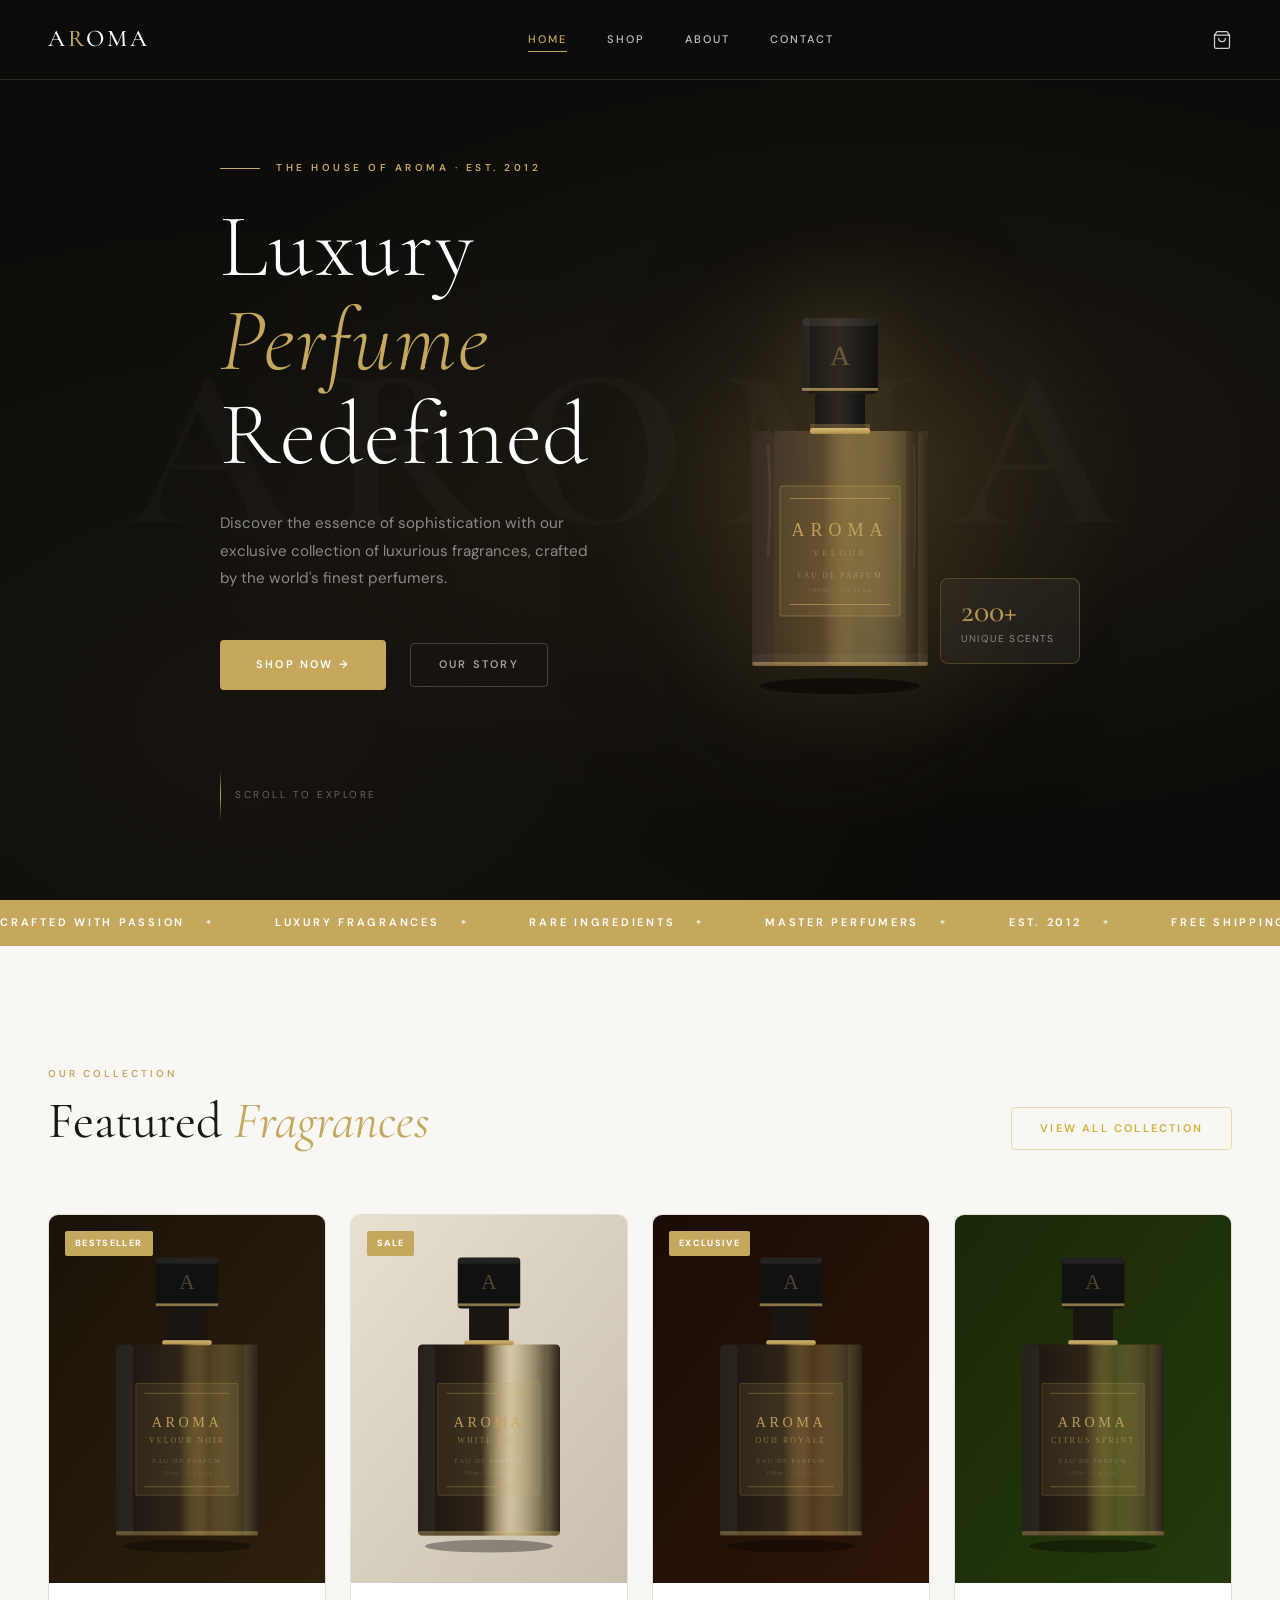
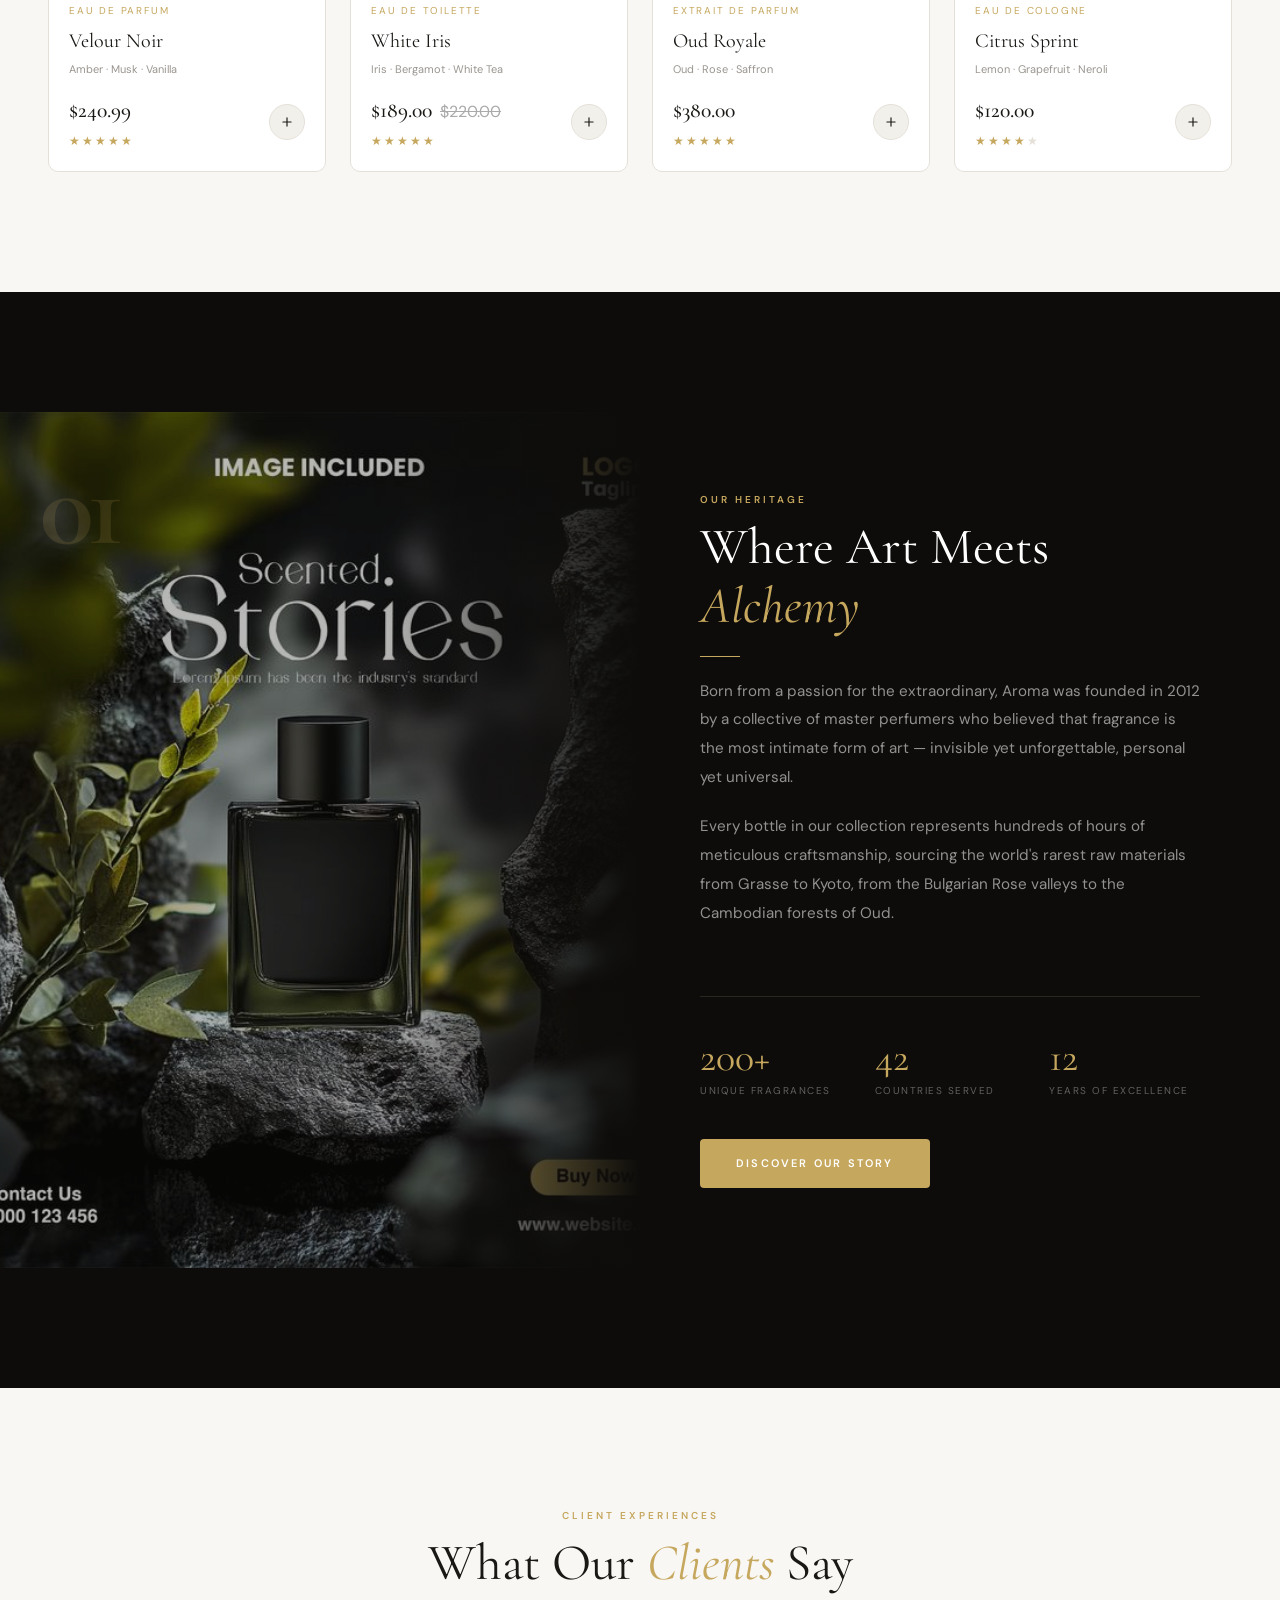
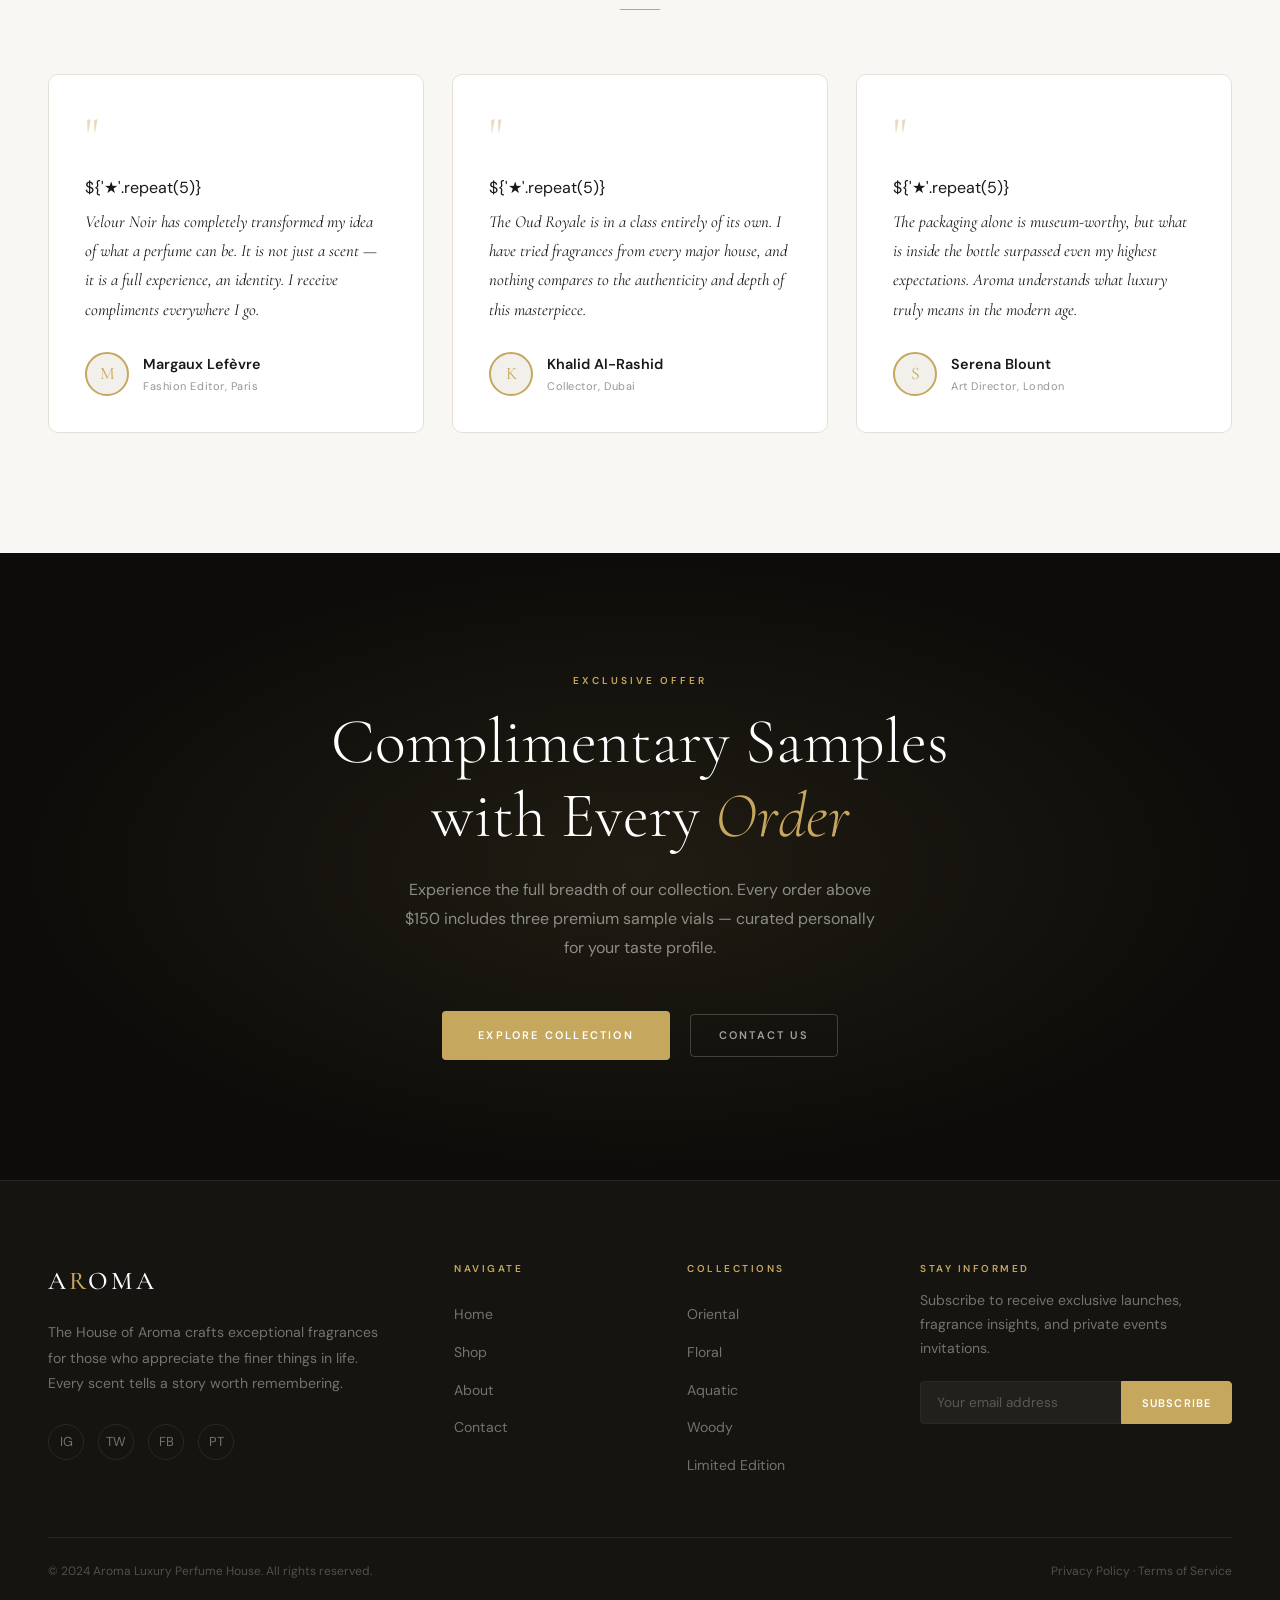
==== index.html @ 6e1f9f41 "Add files via upload" ====
<!DOCTYPE html>
<html lang="en">
<head>
  <meta charset="UTF-8">
  <meta name="viewport" content="width=device-width, initial-scale=1.0">
  <title>AROMA — Luxury Perfume House</title>
  <link rel="stylesheet" href="style.css">
  <style>
    /* Hero bottle SVG visual */
    .hero-bottle-svg { width: 320px; height: 420px; }
  </style>
</head>
<body>

<!-- NAV -->
<nav class="nav dark-nav">
  <div class="nav-logo">A<span>r</span>oma</div>
  <div class="nav-links">
    <a href="index.html" class="active">Home</a>
    <a href="shop.html">Shop</a>
    <a href="about.html">About</a>
    <a href="contact.html">Contact</a>
  </div>
  <div class="nav-actions">
    <button class="nav-icon" id="cartIcon" title="Cart">
      <svg width="20" height="20" viewBox="0 0 24 24" fill="none" stroke-width="1.5" stroke-linecap="round" stroke-linejoin="round"><path d="M6 2L3 6v14a2 2 0 002 2h14a2 2 0 002-2V6l-3-4z"/><line x1="3" y1="6" x2="21" y2="6"/><path d="M16 10a4 4 0 01-8 0"/></svg>
      <span class="cart-badge"></span>
    </button>
    <div class="nav-hamburger" id="hamburger">
      <span></span><span></span><span></span>
    </div>
  </div>
</nav>

<!-- MOBILE NAV -->
<div class="mobile-nav" id="mobileNav">
  <a href="index.html">Home</a>
  <a href="shop.html">Shop</a>
  <a href="about.html">About</a>
  <a href="contact.html">Contact</a>
</div>

<!-- HERO -->
<section class="hero">
  <div class="hero-bg"></div>
  <div class="hero-bg-text">AROMA</div>
  <div class="hero-content">
    <div class="hero-text">
      <div class="hero-eyebrow">
        <div class="hero-eyebrow-line"></div>
        <span>The House of Aroma · Est. 2012</span>
      </div>
      <h1 class="hero-title">
        Luxury
        <em>Perfume</em>
        Redefined
      </h1>
      <p class="hero-desc">Discover the essence of sophistication with our exclusive collection of luxurious fragrances, crafted by the world's finest perfumers.</p>
      <div class="hero-cta">
        <a href="shop.html" class="btn-primary">Shop Now →</a>
        <a href="about.html" class="btn-outline" style="color:rgba(255,255,255,0.6);border-color:rgba(255,255,255,0.2)">Our Story</a>
      </div>
      <div class="hero-scroll">
        <div class="hero-scroll-line"></div>
        Scroll to Explore
      </div>
    </div>
    <div class="hero-image">
      <div class="hero-bottle-wrap">
        <div class="hero-bottle-glow"></div>
        <!-- Elegant Bottle SVG -->
        <svg class="hero-bottle-svg" viewBox="0 0 320 420" fill="none" xmlns="http://www.w3.org/2000/svg">
          <defs>
            <linearGradient id="bottleGrad" x1="0" y1="0" x2="1" y2="0">
              <stop offset="0%" stop-color="#2a2016"/>
              <stop offset="40%" stop-color="#4a3820"/>
              <stop offset="60%" stop-color="#c6a75e" stop-opacity="0.4"/>
              <stop offset="100%" stop-color="#1a1410"/>
            </linearGradient>
            <linearGradient id="goldGrad" x1="0" y1="0" x2="0" y2="1">
              <stop offset="0%" stop-color="#d4b878"/>
              <stop offset="50%" stop-color="#c6a75e"/>
              <stop offset="100%" stop-color="#a88a45"/>
            </linearGradient>
            <linearGradient id="capGrad" x1="0" y1="0" x2="1" y2="0">
              <stop offset="0%" stop-color="#1a1814"/>
              <stop offset="50%" stop-color="#2e2820"/>
              <stop offset="100%" stop-color="#111"/>
            </linearGradient>
            <linearGradient id="glassGrad" x1="0" y1="0" x2="1" y2="1">
              <stop offset="0%" stop-color="#f8f0e0" stop-opacity="0.08"/>
              <stop offset="50%" stop-color="#c6a75e" stop-opacity="0.12"/>
              <stop offset="100%" stop-color="#f8f0e0" stop-opacity="0.04"/>
            </linearGradient>
            <filter id="glow">
              <feGaussianBlur stdDeviation="8" result="blur"/>
              <feMerge><feMergeNode in="blur"/><feMergeNode in="SourceGraphic"/></feMerge>
            </filter>
          </defs>
          <!-- Shadow -->
          <ellipse cx="160" cy="410" rx="80" ry="8" fill="rgba(0,0,0,0.5)"/>
          <!-- Bottle body -->
          <rect x="72" y="155" width="176" height="235" rx="6" fill="url(#bottleGrad)"/>
          <!-- Glass highlight left -->
          <rect x="72" y="155" width="22" height="235" rx="6" fill="rgba(255,255,255,0.05)"/>
          <!-- Glass highlight right -->
          <rect x="238" y="155" width="10" height="235" rx="4" fill="rgba(198,167,94,0.15)"/>
          <!-- Inner glass shimmer -->
          <rect x="94" y="155" width="132" height="235" fill="url(#glassGrad)"/>
          <!-- Label area -->
          <rect x="100" y="210" width="120" height="130" rx="2" fill="rgba(198,167,94,0.12)" stroke="rgba(198,167,94,0.4)" stroke-width="1"/>
          <!-- Label top line -->
          <rect x="110" y="222" width="100" height="1" fill="rgba(198,167,94,0.6)"/>
          <!-- Label bottom line -->
          <rect x="110" y="328" width="100" height="1" fill="rgba(198,167,94,0.6)"/>
          <!-- Brand name on label -->
          <text x="160" y="260" text-anchor="middle" fill="rgba(198,167,94,0.9)" font-family="Georgia, serif" font-size="18" font-weight="400" letter-spacing="6">AROMA</text>
          <text x="160" y="280" text-anchor="middle" fill="rgba(198,167,94,0.5)" font-family="Georgia, serif" font-size="9" letter-spacing="3">VELOUR</text>
          <text x="160" y="302" text-anchor="middle" fill="rgba(255,255,255,0.25)" font-family="Georgia, serif" font-size="7.5" letter-spacing="2">EAU DE PARFUM</text>
          <text x="160" y="316" text-anchor="middle" fill="rgba(255,255,255,0.18)" font-family="Georgia, serif" font-size="7" letter-spacing="1">100ml / 3.4 fl oz</text>
          <!-- Neck -->
          <rect x="135" y="115" width="50" height="42" rx="3" fill="url(#capGrad)"/>
          <!-- Neck ring gold -->
          <rect x="130" y="152" width="60" height="6" rx="2" fill="url(#goldGrad)"/>
          <rect x="130" y="148" width="60" height="4" rx="1" fill="rgba(198,167,94,0.3)"/>
          <!-- Cap body -->
          <rect x="122" y="42" width="76" height="76" rx="5" fill="url(#capGrad)"/>
          <!-- Cap top highlight -->
          <rect x="122" y="42" width="76" height="8" rx="5" fill="rgba(255,255,255,0.07)"/>
          <!-- Cap left highlight -->
          <rect x="122" y="42" width="8" height="76" rx="5" fill="rgba(255,255,255,0.05)"/>
          <!-- Cap bottom accent -->
          <rect x="122" y="112" width="76" height="3" fill="url(#goldGrad)" opacity="0.7"/>
          <!-- Engraved A on cap -->
          <text x="160" y="89" text-anchor="middle" fill="rgba(198,167,94,0.4)" font-family="Georgia, serif" font-size="28" font-weight="300">A</text>
          <!-- Glass reflections -->
          <path d="M88 170 Q92 220 88 280" stroke="rgba(255,255,255,0.06)" stroke-width="3" fill="none" stroke-linecap="round"/>
          <path d="M234 170 Q236 240 234 290" stroke="rgba(198,167,94,0.1)" stroke-width="2" fill="none" stroke-linecap="round"/>
          <!-- Bottom glass edge -->
          <rect x="72" y="378" width="176" height="12" rx="4" fill="rgba(255,255,255,0.04)"/>
          <!-- Gold bottom rim -->
          <rect x="72" y="386" width="176" height="4" rx="2" fill="url(#goldGrad)" opacity="0.5"/>
        </svg>
        <div class="hero-badge">
          <div class="hero-badge-num">200+</div>
          <div class="hero-badge-text">Unique Scents</div>
        </div>
      </div>
    </div>
  </div>
</section>

<!-- MARQUEE -->
<div class="marquee-strip">
  <div class="marquee-track">
    <span>Crafted with Passion</span>
    <span>Luxury Fragrances</span>
    <span>Rare Ingredients</span>
    <span>Master Perfumers</span>
    <span>Est. 2012</span>
    <span>Free Shipping Over $150</span>
    <span>Crafted with Passion</span>
    <span>Luxury Fragrances</span>
    <span>Rare Ingredients</span>
    <span>Master Perfumers</span>
    <span>Est. 2012</span>
    <span>Free Shipping Over $150</span>
  </div>
</div>

<!-- FEATURED -->
<section class="featured">
  <div class="container">
    <div class="featured-header fade-up">
      <div>
        <div class="section-label">Our Collection</div>
        <h2 class="section-title">Featured <em>Fragrances</em></h2>
      </div>
      <a href="shop.html" class="btn-outline">View All Collection</a>
    </div>
    <div class="featured-grid" id="featuredGrid">
      <!-- Populated by JS -->
    </div>
  </div>
</section>

<!-- BRAND STORY -->
<section class="brand-story">
  <div class="brand-story-visual">
    <img class="brand-story-visual-img" src="./perfume.png" alt="Perfume creation">
    <div class="brand-story-visual-overlay"></div>
    <div class="brand-story-number">01</div>
  </div>
  <div class="brand-story-content">
    <div class="section-label fade-up">Our Heritage</div>
    <h2 class="section-title fade-up" style="color:#fff">Where Art Meets<br><em>Alchemy</em></h2>
    <div class="gold-line fade-up"></div>
    <p class="fade-up">Born from a passion for the extraordinary, Aroma was founded in 2012 by a collective of master perfumers who believed that fragrance is the most intimate form of art — invisible yet unforgettable, personal yet universal.</p>
    <p class="fade-up">Every bottle in our collection represents hundreds of hours of meticulous craftsmanship, sourcing the world's rarest raw materials from Grasse to Kyoto, from the Bulgarian Rose valleys to the Cambodian forests of Oud.</p>
    <div class="brand-stats fade-up">
      <div>
        <div class="brand-stat-num">200+</div>
        <div class="brand-stat-label">Unique Fragrances</div>
      </div>
      <div>
        <div class="brand-stat-num">42</div>
        <div class="brand-stat-label">Countries Served</div>
      </div>
      <div>
        <div class="brand-stat-num">12</div>
        <div class="brand-stat-label">Years of Excellence</div>
      </div>
    </div>
    <div style="margin-top:40px" class="fade-up">
      <a href="about.html" class="btn-primary">Discover Our Story</a>
    </div>
  </div>
</section>

<!-- TESTIMONIALS -->
<section class="testimonials">
  <div class="container">
    <div class="testimonials-header">
      <div class="section-label">Client Experiences</div>
      <h2 class="section-title">What Our <em>Clients</em> Say</h2>
      <div class="gold-line"></div>
    </div>
    <div class="testimonials-grid">
      <div class="testimonial-card fade-up">
        <div class="testimonial-quote">"</div>
        <div class="testimonial-stars">${'★'.repeat(5)}</div>
        <p class="testimonial-text">Velour Noir has completely transformed my idea of what a perfume can be. It is not just a scent — it is a full experience, an identity. I receive compliments everywhere I go.</p>
        <div class="testimonial-author">
          <div class="testimonial-avatar">M</div>
          <div>
            <div class="testimonial-name">Margaux Lefèvre</div>
            <div class="testimonial-role">Fashion Editor, Paris</div>
          </div>
        </div>
      </div>
      <div class="testimonial-card fade-up" style="transition-delay:0.1s">
        <div class="testimonial-quote">"</div>
        <div class="testimonial-stars">${'★'.repeat(5)}</div>
        <p class="testimonial-text">The Oud Royale is in a class entirely of its own. I have tried fragrances from every major house, and nothing compares to the authenticity and depth of this masterpiece.</p>
        <div class="testimonial-author">
          <div class="testimonial-avatar">K</div>
          <div>
            <div class="testimonial-name">Khalid Al-Rashid</div>
            <div class="testimonial-role">Collector, Dubai</div>
          </div>
        </div>
      </div>
      <div class="testimonial-card fade-up" style="transition-delay:0.2s">
        <div class="testimonial-quote">"</div>
        <div class="testimonial-stars">${'★'.repeat(5)}</div>
        <p class="testimonial-text">The packaging alone is museum-worthy, but what is inside the bottle surpassed even my highest expectations. Aroma understands what luxury truly means in the modern age.</p>
        <div class="testimonial-author">
          <div class="testimonial-avatar">S</div>
          <div>
            <div class="testimonial-name">Serena Blount</div>
            <div class="testimonial-role">Art Director, London</div>
          </div>
        </div>
      </div>
    </div>
  </div>
</section>

<!-- CTA -->
<section class="cta-section">
  <div class="container" style="position:relative;z-index:1;">
    <span class="section-label fade-in">Exclusive Offer</span>
    <h2 class="cta-title fade-up">Complimentary Samples<br>with Every <em>Order</em></h2>
    <p class="cta-desc fade-up">Experience the full breadth of our collection. Every order above $150 includes three premium sample vials — curated personally for your taste profile.</p>
    <div class="cta-btns fade-up">
      <a href="shop.html" class="btn-primary">Explore Collection</a>
      <a href="contact.html" class="btn-outline" style="color:rgba(255,255,255,0.6);border-color:rgba(255,255,255,0.2)">Contact Us</a>
    </div>
  </div>
</section>

<!-- FOOTER -->
<footer class="footer">
  <div class="container">
    <div class="footer-grid">
      <div>
        <div class="footer-brand-logo">A<span>r</span>oma</div>
        <p class="footer-brand-desc">The House of Aroma crafts exceptional fragrances for those who appreciate the finer things in life. Every scent tells a story worth remembering.</p>
        <div class="footer-social">
          <a href="#" title="Instagram">IG</a>
          <a href="#" title="Twitter">TW</a>
          <a href="#" title="Facebook">FB</a>
          <a href="#" title="Pinterest">PT</a>
        </div>
      </div>
      <div class="footer-col">
        <h5>Navigate</h5>
        <ul>
          <li><a href="index.html">Home</a></li>
          <li><a href="shop.html">Shop</a></li>
          <li><a href="about.html">About</a></li>
          <li><a href="contact.html">Contact</a></li>
        </ul>
      </div>
      <div class="footer-col">
        <h5>Collections</h5>
        <ul>
          <li><a href="shop.html">Oriental</a></li>
          <li><a href="shop.html">Floral</a></li>
          <li><a href="shop.html">Aquatic</a></li>
          <li><a href="shop.html">Woody</a></li>
          <li><a href="shop.html">Limited Edition</a></li>
        </ul>
      </div>
      <div class="footer-newsletter">
        <h5>Stay Informed</h5>
        <p>Subscribe to receive exclusive launches, fragrance insights, and private events invitations.</p>
        <div class="footer-newsletter-form">
          <input type="email" placeholder="Your email address">
          <button onclick="showToast('Subscribed! Thank you.')">Subscribe</button>
        </div>
      </div>
    </div>
    <div class="footer-bottom">
      <p>© 2024 Aroma Luxury Perfume House. All rights reserved.</p>
      <p>Privacy Policy · Terms of Service</p>
    </div>
  </div>
</footer>

<script src="script.js"></script>
</body>
</html>
---- style.css ----
/* ============================================================
   LUXURY PERFUME STORE — GLOBAL STYLES
   ============================================================ */

@import url('https://fonts.googleapis.com/css2?family=Cormorant+Garamond:ital,wght@0,300;0,400;0,500;0,600;0,700;1,300;1,400;1,500&family=DM+Sans:wght@300;400;500;600&display=swap');

/* ---- CSS Variables ---- */
:root {
  --bg-primary: #f8f7f4;
  --bg-secondary: #f2f0eb;
  --bg-dark: #0d0c0a;
  --bg-dark-2: #161410;
  --text-primary: #1a1814;
  --text-secondary: #5a5550;
  --text-light: #9a9590;
  --gold: #c6a75e;
  --gold-light: #d4b878;
  --gold-dark: #a88a45;
  --border: #e4e0d8;
  --border-dark: #2a2820;
  --shadow-sm: 0 2px 12px rgba(0,0,0,0.06);
  --shadow-md: 0 8px 32px rgba(0,0,0,0.10);
  --shadow-lg: 0 20px 60px rgba(0,0,0,0.14);
  --shadow-gold: 0 8px 32px rgba(198,167,94,0.20);
  --radius: 4px;
  --radius-lg: 10px;
  --transition: 0.35s cubic-bezier(0.4, 0, 0.2, 1);
  --font-serif: 'Cormorant Garamond', Georgia, serif;
  --font-sans: 'DM Sans', -apple-system, sans-serif;
}

/* ---- Reset ---- */
*, *::before, *::after { box-sizing: border-box; margin: 0; padding: 0; }
html { scroll-behavior: smooth; font-size: 16px; }
body {
  font-family: var(--font-sans);
  background: var(--bg-primary);
  color: var(--text-primary);
  line-height: 1.6;
  overflow-x: hidden;
}
img { max-width: 100%; display: block; }
a { text-decoration: none; color: inherit; }
button { cursor: pointer; border: none; background: none; font-family: inherit; }
ul { list-style: none; }
input, textarea, select { font-family: inherit; }

/* ---- Utility ---- */
.container { max-width: 1280px; margin: 0 auto; padding: 0 48px; }
.section-label {
  font-family: var(--font-sans);
  font-size: 10px;
  font-weight: 600;
  letter-spacing: 0.3em;
  text-transform: uppercase;
  color: var(--gold);
}
.section-title {
  font-family: var(--font-serif);
  font-size: clamp(2rem, 4vw, 3.2rem);
  font-weight: 400;
  line-height: 1.15;
  color: var(--text-primary);
  margin-top: 10px;
}
.section-title em { font-style: italic; color: var(--gold); }
.gold-line {
  width: 40px; height: 1px;
  background: var(--gold);
  display: block; margin: 20px 0;
}
.btn-primary {
  display: inline-flex; align-items: center; gap: 10px;
  background: var(--gold);
  color: #fff;
  font-family: var(--font-sans);
  font-size: 11px;
  font-weight: 600;
  letter-spacing: 0.2em;
  text-transform: uppercase;
  padding: 16px 36px;
  border-radius: var(--radius);
  transition: var(--transition);
  position: relative; overflow: hidden;
}
.btn-primary::after {
  content: '';
  position: absolute; inset: 0;
  background: rgba(255,255,255,0.12);
  opacity: 0; transition: var(--transition);
}
.btn-primary:hover { background: var(--gold-dark); transform: translateY(-2px); box-shadow: var(--shadow-gold); }
.btn-primary:hover::after { opacity: 1; }
.btn-outline {
  display: inline-flex; align-items: center; gap: 10px;
  background: transparent;
  color: var(--text-primary);
  font-family: var(--font-sans);
  font-size: 11px;
  font-weight: 600;
  letter-spacing: 0.2em;
  text-transform: uppercase;
  padding: 15px 35px;
  border-radius: var(--radius);
  border: 1.5px solid var(--border);
  transition: var(--transition);
}
.btn-outline:hover { border-color: var(--gold); color: var(--gold); }
.btn-dark {
  background: var(--text-primary);
  color: #fff;
  font-family: var(--font-sans);
  font-size: 11px;
  font-weight: 600;
  letter-spacing: 0.2em;
  text-transform: uppercase;
  padding: 16px 36px;
  border-radius: var(--radius);
  transition: var(--transition);
  display: inline-flex; align-items: center; gap: 10px;
}
.btn-dark:hover { background: #2a2820; transform: translateY(-2px); box-shadow: var(--shadow-md); }

/* Card entrance animation (not observer-dependent) */
/* ---- Scroll Animation ---- */
.fade-up {
  opacity: 0;
  transform: translateY(30px);
  transition: opacity 0.7s ease, transform 0.7s ease;
}
.fade-up.visible { opacity: 1; transform: translateY(0); }
.fade-in { opacity: 0; transition: opacity 0.7s ease; }
.fade-in.visible { opacity: 1; }

@keyframes cardEnter {
  from { opacity: 0; transform: translateY(24px); }
  to { opacity: 1; transform: translateY(0); }
}
.product-card {
  animation: cardEnter 0.5s ease both;
}
.featured-grid .product-card:nth-child(1) { animation-delay: 0.05s; }
.featured-grid .product-card:nth-child(2) { animation-delay: 0.12s; }
.featured-grid .product-card:nth-child(3) { animation-delay: 0.19s; }
.featured-grid .product-card:nth-child(4) { animation-delay: 0.26s; }
.shop-grid .product-card:nth-child(1) { animation-delay: 0.04s; }
.shop-grid .product-card:nth-child(2) { animation-delay: 0.08s; }
.shop-grid .product-card:nth-child(3) { animation-delay: 0.12s; }
.shop-grid .product-card:nth-child(4) { animation-delay: 0.16s; }
.shop-grid .product-card:nth-child(5) { animation-delay: 0.20s; }
.shop-grid .product-card:nth-child(6) { animation-delay: 0.24s; }
.shop-grid .product-card:nth-child(7) { animation-delay: 0.28s; }
.shop-grid .product-card:nth-child(8) { animation-delay: 0.32s; }
.related-grid .product-card:nth-child(1) { animation-delay: 0.05s; }
.related-grid .product-card:nth-child(2) { animation-delay: 0.10s; }
.related-grid .product-card:nth-child(3) { animation-delay: 0.15s; }
.related-grid .product-card:nth-child(4) { animation-delay: 0.20s; }

/* ============================================================
   NAVIGATION
   ============================================================ */
.nav {
  position: fixed; top: 0; left: 0; right: 0;
  z-index: 1000;
  padding: 0 48px;
  display: flex; align-items: center; justify-content: space-between;
  height: 80px;
  transition: var(--transition);
}
.nav.light-nav {
  background: rgba(248, 247, 244, 0.95);
  backdrop-filter: blur(20px);
  border-bottom: 1px solid var(--border);
}
.nav.dark-nav {
  background: rgba(13, 12, 10, 0.92);
  backdrop-filter: blur(20px);
  border-bottom: 1px solid var(--border-dark);
}
.nav-logo {
  font-family: var(--font-serif);
  font-size: 1.5rem;
  font-weight: 500;
  letter-spacing: 0.12em;
  text-transform: uppercase;
}
.nav.dark-nav .nav-logo { color: #fff; }
.nav.light-nav .nav-logo { color: var(--text-primary); }
.nav-logo span { color: var(--gold); }

.nav-links {
  display: flex; align-items: center; gap: 40px;
}
.nav-links a {
  font-size: 11px;
  font-weight: 500;
  letter-spacing: 0.18em;
  text-transform: uppercase;
  transition: color var(--transition);
  position: relative;
}
.nav-links a::after {
  content: '';
  position: absolute; bottom: -4px; left: 0; right: 0;
  height: 1px; background: var(--gold);
  transform: scaleX(0); transition: var(--transition);
  transform-origin: left;
}
.nav-links a:hover::after, .nav-links a.active::after { transform: scaleX(1); }
.nav.dark-nav .nav-links a { color: rgba(255,255,255,0.75); }
.nav.dark-nav .nav-links a:hover, .nav.dark-nav .nav-links a.active { color: var(--gold); }
.nav.light-nav .nav-links a { color: var(--text-secondary); }
.nav.light-nav .nav-links a:hover, .nav.light-nav .nav-links a.active { color: var(--text-primary); }

.nav-actions {
  display: flex; align-items: center; gap: 24px;
}
.nav-icon {
  width: 20px; height: 20px;
  display: flex; align-items: center; justify-content: center;
  position: relative; transition: var(--transition);
}
.nav-icon svg { transition: var(--transition); }
.nav.dark-nav .nav-icon svg { stroke: rgba(255,255,255,0.8); }
.nav.light-nav .nav-icon svg { stroke: var(--text-primary); }
.nav-icon:hover svg { stroke: var(--gold); }
.cart-badge {
  position: absolute; top: -6px; right: -6px;
  width: 16px; height: 16px;
  background: var(--gold);
  border-radius: 50%;
  font-size: 9px; font-weight: 700;
  color: #fff;
  display: flex; align-items: center; justify-content: center;
  display: none;
}
.cart-badge.visible { display: flex; }

.nav-hamburger {
  display: none; flex-direction: column;
  gap: 5px; width: 24px; cursor: pointer; padding: 4px;
}
.nav-hamburger span {
  display: block; height: 1.5px; width: 100%;
  background: var(--text-primary);
  transition: var(--transition);
}
.nav.dark-nav .nav-hamburger span { background: #fff; }

/* Mobile Nav */
.mobile-nav {
  position: fixed; top: 80px; left: 0; right: 0; bottom: 0;
  background: var(--bg-dark);
  z-index: 999;
  display: flex; flex-direction: column; align-items: center;
  justify-content: center; gap: 40px;
  opacity: 0; pointer-events: none;
  transition: var(--transition);
}
.mobile-nav.open { opacity: 1; pointer-events: all; }
.mobile-nav a {
  font-family: var(--font-serif);
  font-size: 2.5rem;
  color: #fff;
  letter-spacing: 0.08em;
  transition: color var(--transition);
}
.mobile-nav a:hover { color: var(--gold); }

/* ============================================================
   PAGE HEADER (inner pages)
   ============================================================ */
.page-header {
  padding: 160px 0 80px;
  background: var(--bg-dark);
  text-align: center;
  position: relative; overflow: hidden;
}
.page-header::before {
  content: '';
  position: absolute; inset: 0;
  background: radial-gradient(ellipse at 50% 100%, rgba(198,167,94,0.12) 0%, transparent 70%);
}
.page-header-label {
  font-size: 10px; font-weight: 600;
  letter-spacing: 0.4em; text-transform: uppercase;
  color: var(--gold); margin-bottom: 16px;
}
.page-header h1 {
  font-family: var(--font-serif);
  font-size: clamp(3rem, 7vw, 5.5rem);
  font-weight: 300;
  color: #fff;
  line-height: 1.1;
  letter-spacing: 0.04em;
}
.page-header h1 em { font-style: italic; color: var(--gold); }
.page-header p {
  margin-top: 16px;
  color: rgba(255,255,255,0.5);
  font-size: 1rem;
}
.breadcrumb {
  display: flex; align-items: center; gap: 10px;
  justify-content: center;
  margin-top: 28px;
  font-size: 11px;
  letter-spacing: 0.1em;
  text-transform: uppercase;
  color: rgba(255,255,255,0.4);
}
.breadcrumb a { color: rgba(255,255,255,0.4); transition: var(--transition); }
.breadcrumb a:hover { color: var(--gold); }
.breadcrumb span { color: var(--gold); }

/* ============================================================
   HERO — INDEX PAGE
   ============================================================ */
.hero {
  min-height: 100vh;
  background: var(--bg-dark);
  display: flex; align-items: center;
  position: relative; overflow: hidden;
}
.hero-bg {
  position: absolute; inset: 0;
  background: radial-gradient(ellipse at 70% 50%, rgba(198,167,94,0.08) 0%, transparent 60%),
              radial-gradient(ellipse at 20% 80%, rgba(198,167,94,0.05) 0%, transparent 50%);
}
.hero-bg-text {
  position: absolute;
  top: 50%; left: 50%;
  transform: translate(-50%, -50%);
  font-family: var(--font-serif);
  font-size: clamp(120px, 18vw, 260px);
  font-weight: 700;
  color: rgba(255,255,255,0.025);
  white-space: nowrap;
  letter-spacing: 0.15em;
  pointer-events: none;
  user-select: none;
}
.hero-content {
  position: relative; z-index: 2;
  max-width: 1280px; margin: 0 auto; padding: 0 48px;
  display: grid; grid-template-columns: 1fr 1fr;
  gap: 80px; align-items: center;
  min-height: 100vh; padding-top: 80px;
}
.hero-text { padding: 60px 0; }
.hero-eyebrow {
  display: flex; align-items: center; gap: 16px;
  margin-bottom: 24px;
}
.hero-eyebrow-line {
  width: 40px; height: 1px; background: var(--gold);
}
.hero-eyebrow span {
  font-size: 10px; font-weight: 600;
  letter-spacing: 0.35em; text-transform: uppercase;
  color: var(--gold);
}
.hero-title {
  font-family: var(--font-serif);
  font-size: clamp(3.5rem, 7vw, 6rem);
  font-weight: 300;
  color: #fff;
  line-height: 1.05;
  letter-spacing: 0.02em;
}
.hero-title em { font-style: italic; color: var(--gold); display: block; }
.hero-desc {
  margin-top: 28px;
  color: rgba(255,255,255,0.5);
  font-size: 0.95rem;
  line-height: 1.8;
  max-width: 380px;
}
.hero-cta {
  margin-top: 48px;
  display: flex; align-items: center; gap: 24px;
}
.hero-scroll {
  margin-top: 80px;
  display: flex; align-items: center; gap: 14px;
  color: rgba(255,255,255,0.35);
  font-size: 10px;
  letter-spacing: 0.25em; text-transform: uppercase;
}
.hero-scroll-line {
  width: 1px; height: 50px;
  background: linear-gradient(to bottom, transparent, var(--gold), transparent);
  animation: scrollLine 2s ease-in-out infinite;
}
@keyframes scrollLine {
  0%, 100% { opacity: 0.3; }
  50% { opacity: 1; }
}
.hero-image {
  position: relative; display: flex;
  align-items: center; justify-content: center;
}
.hero-bottle-wrap {
  position: relative;
  width: 100%; max-width: 480px;
  margin: 0 auto;
}
.hero-bottle-glow {
  position: absolute; inset: -20%;
  background: radial-gradient(circle, rgba(198,167,94,0.15) 0%, transparent 70%);
  border-radius: 50%;
  animation: glowPulse 4s ease-in-out infinite;
}
@keyframes glowPulse {
  0%, 100% { opacity: 0.6; transform: scale(1); }
  50% { opacity: 1; transform: scale(1.1); }
}
.hero-bottle-svg {
  width: 100%;
  position: relative; z-index: 1;
  animation: floatBottle 6s ease-in-out infinite;
  filter: drop-shadow(0 40px 80px rgba(0,0,0,0.6)) drop-shadow(0 0 40px rgba(198,167,94,0.2));
}
@keyframes floatBottle {
  0%, 100% { transform: translateY(0) rotate(0deg); }
  33% { transform: translateY(-16px) rotate(1deg); }
  66% { transform: translateY(-8px) rotate(-0.5deg); }
}
.hero-badge {
  position: absolute;
  bottom: 40px; right: -20px;
  background: rgba(255,255,255,0.05);
  backdrop-filter: blur(20px);
  border: 1px solid rgba(198,167,94,0.3);
  border-radius: 8px;
  padding: 16px 20px;
  min-width: 140px;
}
.hero-badge-num {
  font-family: var(--font-serif);
  font-size: 2rem;
  font-weight: 500;
  color: var(--gold);
  line-height: 1;
}
.hero-badge-text {
  font-size: 10px;
  letter-spacing: 0.12em;
  color: rgba(255,255,255,0.5);
  text-transform: uppercase;
  margin-top: 4px;
}

/* ============================================================
   MARQUEE STRIP
   ============================================================ */
.marquee-strip {
  background: var(--gold);
  padding: 14px 0;
  overflow: hidden;
}
.marquee-track {
  display: flex; gap: 60px;
  animation: marquee 22s linear infinite;
  width: max-content;
}
.marquee-track span {
  font-size: 11px; font-weight: 600;
  letter-spacing: 0.25em; text-transform: uppercase;
  color: #fff; white-space: nowrap;
  display: flex; align-items: center; gap: 20px;
}
.marquee-track span::after {
  content: '✦';
  font-size: 8px; opacity: 0.7;
}
@keyframes marquee {
  from { transform: translateX(0); }
  to { transform: translateX(-50%); }
}

/* ============================================================
   FEATURED COLLECTION
   ============================================================ */
.featured {
  padding: 120px 0;
  background: var(--bg-primary);
}
.featured-header {
  display: flex; align-items: flex-end;
  justify-content: space-between;
  margin-bottom: 64px;
}
.featured-grid {
  display: grid;
  grid-template-columns: repeat(4, 1fr);
  gap: 24px;
}

/* ============================================================
   PRODUCT CARD
   ============================================================ */
.product-card {
  background: #fff;
  border-radius: var(--radius-lg);
  overflow: hidden;
  border: 1px solid var(--border);
  transition: var(--transition);
  cursor: pointer;
  position: relative;
}
.product-card:hover {
  transform: translateY(-6px);
  box-shadow: var(--shadow-lg);
  border-color: rgba(198,167,94,0.3);
}
.product-card-img {
  position: relative; overflow: hidden;
  aspect-ratio: 3/4;
  background: var(--bg-secondary);
}
.product-card-img img {
  width: 100%; height: 100%;
  object-fit: cover;
  transition: transform 0.6s ease;
}
.product-card:hover .product-card-img img {
  transform: scale(1.07);
}
.product-card-badge {
  position: absolute; top: 16px; left: 16px;
  background: var(--gold);
  color: #fff;
  font-size: 9px; font-weight: 700;
  letter-spacing: 0.15em; text-transform: uppercase;
  padding: 5px 10px;
  border-radius: 2px;
}
.product-card-overlay {
  position: absolute; inset: 0;
  background: linear-gradient(to top, rgba(0,0,0,0.5) 0%, transparent 50%);
  opacity: 0; transition: var(--transition);
  display: flex; align-items: flex-end; padding: 20px;
}
.product-card:hover .product-card-overlay { opacity: 1; }
.product-card-quick {
  width: 100%;
  background: rgba(255,255,255,0.95);
  color: var(--text-primary);
  font-size: 10px; font-weight: 600;
  letter-spacing: 0.15em; text-transform: uppercase;
  padding: 12px;
  border-radius: var(--radius);
  text-align: center;
  transition: var(--transition);
}
.product-card-quick:hover { background: var(--gold); color: #fff; }
.product-card-body { padding: 20px; }
.product-card-category {
  font-size: 10px; letter-spacing: 0.18em;
  text-transform: uppercase; color: var(--gold);
  margin-bottom: 6px;
}
.product-card-name {
  font-family: var(--font-serif);
  font-size: 1.25rem;
  font-weight: 400;
  color: var(--text-primary);
  margin-bottom: 4px;
}
.product-card-notes {
  font-size: 11px;
  color: var(--text-light);
  margin-bottom: 14px;
}
.product-card-footer {
  display: flex; align-items: center; justify-content: space-between;
}
.product-card-price {
  font-family: var(--font-serif);
  font-size: 1.35rem;
  font-weight: 500;
  color: var(--text-primary);
}
.product-card-stars {
  display: flex; gap: 2px;
}
.star { color: var(--gold); font-size: 12px; }
.star.empty { color: var(--border); }
.product-card-add {
  width: 36px; height: 36px;
  border-radius: 50%;
  background: var(--bg-secondary);
  display: flex; align-items: center; justify-content: center;
  transition: var(--transition);
  border: 1px solid var(--border);
}
.product-card-add:hover { background: var(--gold); border-color: var(--gold); }
.product-card-add:hover svg { stroke: #fff; }
.product-card-add svg { stroke: var(--text-primary); transition: var(--transition); }

/* ============================================================
   BRAND STORY SECTION (INDEX)
   ============================================================ */
.brand-story {
  padding: 120px 0;
  background: var(--bg-dark);
  display: grid;
  grid-template-columns: 1fr 1fr;
}
.brand-story-visual {
  position: relative;
  background: var(--bg-dark-2);
  min-height: 600px;
  overflow: hidden;
}
.brand-story-visual-img {
  width: 100%; height: 100%;
  object-fit: cover;
  opacity: 0.7;
}
.brand-story-visual-overlay {
  position: absolute; inset: 0;
  background: linear-gradient(to right, transparent 60%, var(--bg-dark) 100%);
}
.brand-story-number {
  position: absolute; top: 40px; left: 40px;
  font-family: var(--font-serif);
  font-size: 7rem;
  font-weight: 700;
  color: rgba(198,167,94,0.15);
  line-height: 1;
  letter-spacing: -0.05em;
}
.brand-story-content {
  padding: 80px 80px 80px 60px;
  display: flex; flex-direction: column; justify-content: center;
}
.brand-story-content .section-label { color: var(--gold); }
.brand-story-content .section-title { color: #fff; }
.brand-story-content .gold-line { }
.brand-story-content p {
  color: rgba(255,255,255,0.55);
  line-height: 1.9;
  margin-bottom: 20px;
  font-size: 0.95rem;
}
.brand-stats {
  display: grid; grid-template-columns: repeat(3, 1fr);
  gap: 24px; margin-top: 48px;
  padding-top: 40px;
  border-top: 1px solid var(--border-dark);
}
.brand-stat-num {
  font-family: var(--font-serif);
  font-size: 2.5rem;
  font-weight: 400;
  color: var(--gold);
  line-height: 1;
}
.brand-stat-label {
  font-size: 10px;
  letter-spacing: 0.15em;
  text-transform: uppercase;
  color: rgba(255,255,255,0.35);
  margin-top: 6px;
}

/* ============================================================
   TESTIMONIALS
   ============================================================ */
.testimonials {
  padding: 120px 0;
  background: var(--bg-primary);
}
.testimonials-header { text-align: center; margin-bottom: 64px; }
.testimonials-header .gold-line { margin: 16px auto; }
.testimonials-grid {
  display: grid; grid-template-columns: repeat(3, 1fr);
  gap: 28px;
}
.testimonial-card {
  background: #fff;
  border: 1px solid var(--border);
  border-radius: var(--radius-lg);
  padding: 36px;
  transition: var(--transition);
  position: relative;
}
.testimonial-card:hover { box-shadow: var(--shadow-md); border-color: rgba(198,167,94,0.25); }
.testimonial-quote {
  font-family: var(--font-serif);
  font-size: 3rem;
  line-height: 1;
  color: var(--gold);
  opacity: 0.4;
  margin-bottom: 16px;
}
.testimonial-text {
  font-family: var(--font-serif);
  font-size: 1.05rem;
  line-height: 1.75;
  color: var(--text-primary);
  font-style: italic;
  margin-bottom: 28px;
}
.testimonial-author { display: flex; align-items: center; gap: 14px; }
.testimonial-avatar {
  width: 44px; height: 44px; border-radius: 50%;
  background: var(--bg-secondary);
  border: 2px solid var(--gold);
  overflow: hidden;
  display: flex; align-items: center; justify-content: center;
  font-family: var(--font-serif);
  font-size: 1.1rem;
  color: var(--gold);
}
.testimonial-name {
  font-weight: 600; font-size: 0.9rem;
  color: var(--text-primary);
}
.testimonial-role {
  font-size: 11px; color: var(--text-light);
  letter-spacing: 0.05em; margin-top: 2px;
}
.testimonial-stars { display: flex; gap: 2px; margin-bottom: 6px; }

/* ============================================================
   CTA SECTION
   ============================================================ */
.cta-section {
  padding: 120px 0;
  background: var(--bg-dark);
  text-align: center;
  position: relative; overflow: hidden;
}
.cta-section::before {
  content: '';
  position: absolute; inset: 0;
  background: radial-gradient(ellipse at 50% 50%, rgba(198,167,94,0.1) 0%, transparent 70%);
}
.cta-section .section-label { color: var(--gold); margin-bottom: 16px; display: block; }
.cta-title {
  font-family: var(--font-serif);
  font-size: clamp(2.5rem, 5vw, 4rem);
  font-weight: 300;
  color: #fff;
  line-height: 1.15;
}
.cta-title em { font-style: italic; color: var(--gold); }
.cta-desc {
  margin: 24px auto 48px;
  color: rgba(255,255,255,0.5);
  max-width: 480px;
  line-height: 1.8;
}
.cta-btns { display: flex; align-items: center; justify-content: center; gap: 20px; }

/* ============================================================
   FOOTER
   ============================================================ */
.footer {
  background: var(--bg-dark-2);
  padding: 80px 0 0;
  border-top: 1px solid var(--border-dark);
}
.footer-grid {
  display: grid; grid-template-columns: 2fr 1fr 1fr 1.5fr;
  gap: 60px;
}
.footer-brand-logo {
  font-family: var(--font-serif);
  font-size: 1.6rem;
  font-weight: 500;
  letter-spacing: 0.12em;
  text-transform: uppercase;
  color: #fff;
  margin-bottom: 18px;
}
.footer-brand-logo span { color: var(--gold); }
.footer-brand-desc {
  color: rgba(255,255,255,0.4);
  font-size: 0.88rem;
  line-height: 1.8;
  margin-bottom: 28px;
}
.footer-social {
  display: flex; gap: 14px;
}
.footer-social a {
  width: 36px; height: 36px;
  border: 1px solid var(--border-dark);
  border-radius: 50%;
  display: flex; align-items: center; justify-content: center;
  transition: var(--transition);
  color: rgba(255,255,255,0.4);
  font-size: 13px;
}
.footer-social a:hover { border-color: var(--gold); color: var(--gold); }
.footer-col h5 {
  font-size: 10px; font-weight: 600;
  letter-spacing: 0.25em; text-transform: uppercase;
  color: var(--gold); margin-bottom: 24px;
}
.footer-col ul { display: flex; flex-direction: column; gap: 12px; }
.footer-col ul li a {
  font-size: 0.88rem;
  color: rgba(255,255,255,0.4);
  transition: color var(--transition);
}
.footer-col ul li a:hover { color: #fff; }
.footer-newsletter h5 {
  font-size: 10px; font-weight: 600;
  letter-spacing: 0.25em; text-transform: uppercase;
  color: var(--gold); margin-bottom: 12px;
}
.footer-newsletter p {
  font-size: 0.88rem; color: rgba(255,255,255,0.4);
  line-height: 1.7; margin-bottom: 20px;
}
.footer-newsletter-form {
  display: flex; gap: 0;
}
.footer-newsletter-form input {
  flex: 1;
  background: rgba(255,255,255,0.05);
  border: 1px solid var(--border-dark);
  border-right: none;
  border-radius: var(--radius) 0 0 var(--radius);
  padding: 12px 16px;
  color: #fff; font-size: 0.85rem;
  outline: none; transition: var(--transition);
}
.footer-newsletter-form input::placeholder { color: rgba(255,255,255,0.25); }
.footer-newsletter-form input:focus { border-color: var(--gold); }
.footer-newsletter-form button {
  background: var(--gold);
  color: #fff;
  padding: 12px 20px;
  border-radius: 0 var(--radius) var(--radius) 0;
  font-size: 11px; font-weight: 600;
  letter-spacing: 0.1em; text-transform: uppercase;
  transition: var(--transition);
  border: 1px solid var(--gold);
}
.footer-newsletter-form button:hover { background: var(--gold-dark); }
.footer-bottom {
  margin-top: 60px;
  padding: 24px 0;
  border-top: 1px solid var(--border-dark);
  display: flex; align-items: center; justify-content: space-between;
}
.footer-bottom p {
  font-size: 12px; color: rgba(255,255,255,0.25);
}

/* ============================================================
   SHOP PAGE
   ============================================================ */
.shop-layout {
  padding: 60px 0 120px;
}
.shop-toolbar {
  display: flex; align-items: center; justify-content: space-between;
  margin-bottom: 40px;
  padding: 20px 0;
  border-bottom: 1px solid var(--border);
}
.shop-count {
  font-size: 0.88rem; color: var(--text-light);
}
.shop-count strong { color: var(--text-primary); }
.shop-sort {
  display: flex; align-items: center; gap: 12px;
  font-size: 12px; color: var(--text-secondary);
}
.shop-sort select {
  border: 1px solid var(--border);
  border-radius: var(--radius);
  padding: 8px 16px;
  font-size: 12px;
  background: #fff;
  outline: none; cursor: pointer;
  color: var(--text-primary);
  transition: var(--transition);
}
.shop-sort select:focus { border-color: var(--gold); }

.filter-bar {
  display: flex; align-items: center; gap: 12px;
  margin-bottom: 40px; flex-wrap: wrap;
}
.filter-label {
  font-size: 10px; font-weight: 600;
  letter-spacing: 0.2em; text-transform: uppercase;
  color: var(--text-light);
  margin-right: 4px;
}
.filter-btn {
  padding: 8px 18px;
  border-radius: 50px;
  border: 1.5px solid var(--border);
  font-size: 11px; font-weight: 500;
  letter-spacing: 0.08em;
  color: var(--text-secondary);
  background: #fff;
  transition: var(--transition);
}
.filter-btn:hover, .filter-btn.active {
  border-color: var(--gold);
  color: var(--gold);
  background: rgba(198,167,94,0.06);
}
.shop-grid {
  display: grid;
  grid-template-columns: repeat(4, 1fr);
  gap: 24px;
}
.load-more-wrap {
  text-align: center; margin-top: 60px;
}

/* ============================================================
   PRODUCT PAGE
   ============================================================ */
.product-layout {
  padding: 60px 0 100px;
}
.product-grid {
  display: grid; grid-template-columns: 1fr 1fr;
  gap: 80px; align-items: start;
}
.product-images { position: sticky; top: 100px; }
.product-main-img {
  position: relative; border-radius: var(--radius-lg);
  overflow: hidden; background: var(--bg-secondary);
  aspect-ratio: 1/1;
  margin-bottom: 16px;
}
.product-main-img img {
  width: 100%; height: 100%; object-fit: cover;
  transition: transform 0.5s ease;
}
.product-main-img:hover img { transform: scale(1.04); }
.product-thumbnails {
  display: grid; grid-template-columns: repeat(4, 1fr);
  gap: 10px;
}
.product-thumb {
  aspect-ratio: 1/1; border-radius: var(--radius);
  overflow: hidden; background: var(--bg-secondary);
  cursor: pointer; border: 2px solid transparent;
  transition: var(--transition);
}
.product-thumb:hover, .product-thumb.active { border-color: var(--gold); }
.product-thumb img { width: 100%; height: 100%; object-fit: cover; }

.product-info { padding-top: 10px; }
.product-cat {
  font-size: 10px; font-weight: 600;
  letter-spacing: 0.3em; text-transform: uppercase;
  color: var(--gold); margin-bottom: 10px;
}
.product-title {
  font-family: var(--font-serif);
  font-size: clamp(2.2rem, 3.5vw, 3rem);
  font-weight: 400;
  line-height: 1.1; color: var(--text-primary);
}
.product-rating-row {
  display: flex; align-items: center; gap: 12px;
  margin: 14px 0;
}
.product-rating-stars { display: flex; gap: 2px; }
.product-rating-count {
  font-size: 12px; color: var(--text-light);
}
.product-price {
  font-family: var(--font-serif);
  font-size: 2.5rem;
  font-weight: 400;
  color: var(--text-primary);
  margin: 20px 0 28px;
}
.product-price-orig {
  font-size: 1.2rem;
  color: var(--text-light);
  text-decoration: line-through;
  margin-left: 12px;
}
.product-divider {
  height: 1px; background: var(--border);
  margin: 28px 0;
}

/* Accordion */
.accordion-item {
  border: 1px solid var(--border);
  border-radius: var(--radius-lg);
  margin-bottom: 10px;
  overflow: hidden;
}
.accordion-header {
  display: flex; align-items: center; justify-content: space-between;
  padding: 18px 22px;
  cursor: pointer;
  transition: var(--transition);
  user-select: none;
}
.accordion-header:hover { background: var(--bg-secondary); }
.accordion-header.open { background: var(--bg-secondary); }
.accordion-title {
  font-family: var(--font-serif);
  font-size: 1.05rem; font-weight: 500;
  color: var(--text-primary);
}
.accordion-icon {
  width: 22px; height: 22px;
  border-radius: 50%;
  border: 1px solid var(--border);
  display: flex; align-items: center; justify-content: center;
  flex-shrink: 0; transition: var(--transition);
}
.accordion-header.open .accordion-icon { background: var(--gold); border-color: var(--gold); }
.accordion-icon svg { stroke: var(--text-secondary); transition: var(--transition); }
.accordion-header.open .accordion-icon svg { stroke: #fff; transform: rotate(45deg); }
.accordion-body {
  max-height: 0; overflow: hidden;
  transition: max-height 0.45s cubic-bezier(0.4, 0, 0.2, 1);
}
.accordion-body.open { max-height: 400px; }
.accordion-body-inner {
  padding: 0 22px 22px;
  font-size: 0.92rem; color: var(--text-secondary);
  line-height: 1.8;
}

/* Notes Tags */
.notes-grid {
  display: flex; flex-wrap: wrap; gap: 8px;
}
.note-tag {
  padding: 6px 14px;
  border-radius: 50px;
  border: 1px solid var(--border);
  font-size: 11px; font-weight: 500;
  color: var(--text-secondary);
  background: var(--bg-secondary);
  transition: var(--transition);
}
.note-tag:hover { border-color: var(--gold); color: var(--gold); }

/* Quantity */
.qty-row {
  display: flex; align-items: center; gap: 16px;
  margin: 28px 0;
}
.qty-label {
  font-size: 11px; font-weight: 600;
  letter-spacing: 0.15em; text-transform: uppercase;
  color: var(--text-secondary);
}
.qty-ctrl {
  display: flex; align-items: center; gap: 0;
  border: 1.5px solid var(--border);
  border-radius: var(--radius);
  overflow: hidden;
}
.qty-btn {
  width: 40px; height: 44px;
  display: flex; align-items: center; justify-content: center;
  background: var(--bg-secondary);
  font-size: 1.2rem; color: var(--text-primary);
  transition: var(--transition);
  border: none;
}
.qty-btn:hover { background: var(--gold); color: #fff; }
.qty-num {
  width: 50px; text-align: center;
  font-family: var(--font-serif);
  font-size: 1.1rem;
  border-left: 1px solid var(--border);
  border-right: 1px solid var(--border);
  height: 44px; line-height: 44px;
}
.product-cta-row {
  display: grid; grid-template-columns: 1fr 1fr;
  gap: 12px;
}
.product-cta-row .btn-dark, .product-cta-row .btn-primary {
  justify-content: center;
}

/* Delivery */
.delivery-grid {
  display: grid; grid-template-columns: 1fr 1fr;
  gap: 14px;
}
.delivery-item {
  display: flex; align-items: flex-start; gap: 12px;
  padding: 14px;
  background: var(--bg-secondary);
  border-radius: var(--radius);
}
.delivery-icon {
  width: 32px; height: 32px; flex-shrink: 0;
  background: rgba(198,167,94,0.12);
  border-radius: 50%;
  display: flex; align-items: center; justify-content: center;
}
.delivery-icon svg { stroke: var(--gold); }
.delivery-item-label {
  font-size: 10px; font-weight: 600;
  letter-spacing: 0.1em; text-transform: uppercase;
  color: var(--gold); margin-bottom: 3px;
}
.delivery-item-val { font-size: 13px; color: var(--text-primary); font-weight: 500; }

/* Reviews */
.reviews-section { margin-top: 80px; padding-top: 60px; border-top: 1px solid var(--border); }
.reviews-header { display: flex; align-items: flex-start; justify-content: space-between; margin-bottom: 48px; }
.reviews-overview { display: flex; align-items: center; gap: 40px; }
.reviews-score {
  font-family: var(--font-serif);
  font-size: 5rem; font-weight: 300;
  color: var(--text-primary); line-height: 1;
}
.reviews-score span { font-size: 1.5rem; color: var(--text-light); }
.reviews-breakdown { display: flex; flex-direction: column; gap: 6px; }
.review-bar { display: flex; align-items: center; gap: 10px; }
.review-bar-label { font-size: 11px; color: var(--text-light); width: 14px; text-align: right; }
.review-bar-track {
  width: 120px; height: 4px;
  background: var(--border); border-radius: 2px; overflow: hidden;
}
.review-bar-fill {
  height: 100%; background: var(--gold);
  border-radius: 2px; transition: width 1s ease;
}
.review-bar-pct { font-size: 11px; color: var(--text-light); }
.review-form { margin-top: 40px; }
.review-form-title {
  font-family: var(--font-serif);
  font-size: 1.5rem; font-weight: 400;
  margin-bottom: 24px;
}
.star-select {
  display: flex; gap: 6px; margin-bottom: 20px;
}
.star-select span {
  font-size: 28px; color: var(--border);
  cursor: pointer; transition: var(--transition);
}
.star-select span.active { color: var(--gold); }
.form-field { margin-bottom: 18px; }
.form-field label {
  display: block; font-size: 11px; font-weight: 600;
  letter-spacing: 0.12em; text-transform: uppercase;
  color: var(--text-secondary); margin-bottom: 8px;
}
.form-field input, .form-field textarea {
  width: 100%;
  border: 1.5px solid var(--border);
  border-radius: var(--radius);
  padding: 14px 16px;
  font-size: 0.92rem;
  color: var(--text-primary);
  background: #fff;
  outline: none; transition: var(--transition);
  resize: vertical;
}
.form-field input:focus, .form-field textarea:focus { border-color: var(--gold); box-shadow: 0 0 0 3px rgba(198,167,94,0.1); }
.review-list { display: flex; flex-direction: column; gap: 28px; margin-top: 40px; }
.review-card {
  padding: 28px;
  border: 1px solid var(--border);
  border-radius: var(--radius-lg);
  background: #fff;
}
.review-card-header {
  display: flex; align-items: flex-start; justify-content: space-between;
  margin-bottom: 16px;
}
.reviewer-info { display: flex; align-items: center; gap: 14px; }
.reviewer-avatar {
  width: 42px; height: 42px; border-radius: 50%;
  background: var(--bg-secondary);
  border: 2px solid var(--gold);
  display: flex; align-items: center; justify-content: center;
  font-family: var(--font-serif);
  font-size: 1rem; color: var(--gold);
}
.reviewer-name { font-weight: 600; font-size: 0.92rem; }
.reviewer-date { font-size: 11px; color: var(--text-light); margin-top: 2px; }
.review-stars { display: flex; gap: 2px; }
.review-text {
  font-size: 0.92rem; color: var(--text-secondary);
  line-height: 1.75;
}
.review-photos { display: flex; gap: 10px; margin-top: 16px; }
.review-photo {
  width: 72px; height: 72px; border-radius: var(--radius);
  background: var(--bg-secondary); overflow: hidden;
}
.review-photo img { width: 100%; height: 100%; object-fit: cover; }

/* Related */
.related-section { margin-top: 80px; padding-top: 60px; border-top: 1px solid var(--border); }
.related-grid { display: grid; grid-template-columns: repeat(4, 1fr); gap: 20px; margin-top: 40px; }

/* ============================================================
   ABOUT PAGE
   ============================================================ */
.about-intro {
  padding: 100px 0;
  display: grid; grid-template-columns: 1fr 1fr;
  gap: 100px; align-items: center;
}
.about-intro-visual {
  position: relative;
}
.about-intro-img {
  width: 100%; aspect-ratio: 4/5;
  object-fit: cover;
  border-radius: var(--radius-lg);
}
.about-intro-accent {
  position: absolute; bottom: -30px; right: -30px;
  width: 160px; height: 160px;
  border: 2px solid var(--gold);
  border-radius: var(--radius-lg);
  opacity: 0.3;
}
.about-intro-tag {
  position: absolute; top: 30px; left: -20px;
  background: var(--gold);
  color: #fff; padding: 12px 20px;
  border-radius: var(--radius);
  font-size: 11px; font-weight: 700;
  letter-spacing: 0.15em; text-transform: uppercase;
  writing-mode: vertical-rl;
  text-orientation: mixed;
  rotate: 180deg;
}
.about-intro-content p {
  color: var(--text-secondary);
  line-height: 1.9;
  font-size: 0.95rem;
  margin-bottom: 20px;
}
.about-values {
  padding: 100px 0;
  background: var(--bg-dark);
}
.about-values-header { text-align: center; margin-bottom: 70px; }
.about-values-header .section-title { color: #fff; }
.about-values-header .gold-line { margin: 16px auto; }
.values-grid {
  display: grid; grid-template-columns: repeat(3, 1fr);
  gap: 32px;
}
.value-card {
  padding: 40px 32px;
  background: rgba(255,255,255,0.03);
  border: 1px solid var(--border-dark);
  border-radius: var(--radius-lg);
  transition: var(--transition);
  text-align: center;
}
.value-card:hover { border-color: rgba(198,167,94,0.4); background: rgba(198,167,94,0.04); }
.value-icon {
  width: 56px; height: 56px;
  border-radius: 50%;
  background: rgba(198,167,94,0.1);
  border: 1px solid rgba(198,167,94,0.3);
  display: flex; align-items: center; justify-content: center;
  margin: 0 auto 24px;
}
.value-icon svg { stroke: var(--gold); }
.value-title {
  font-family: var(--font-serif);
  font-size: 1.4rem; font-weight: 400;
  color: #fff; margin-bottom: 14px;
}
.value-desc { font-size: 0.88rem; color: rgba(255,255,255,0.45); line-height: 1.85; }
.about-team { padding: 100px 0; }
.about-team-header { text-align: center; margin-bottom: 60px; }
.about-team-header .gold-line { margin: 16px auto; }
.team-grid { display: grid; grid-template-columns: repeat(3, 1fr); gap: 32px; }
.team-card {
  background: #fff; border: 1px solid var(--border);
  border-radius: var(--radius-lg); overflow: hidden;
  transition: var(--transition);
}
.team-card:hover { box-shadow: var(--shadow-md); transform: translateY(-4px); }
.team-card-img {
  aspect-ratio: 1/1;
  background: var(--bg-secondary);
  overflow: hidden;
}
.team-card-img img { width: 100%; height: 100%; object-fit: cover; transition: transform 0.5s; }
.team-card:hover .team-card-img img { transform: scale(1.06); }
.team-card-body { padding: 24px; }
.team-name {
  font-family: var(--font-serif);
  font-size: 1.25rem; color: var(--text-primary);
  margin-bottom: 4px;
}
.team-role {
  font-size: 11px; letter-spacing: 0.15em;
  text-transform: uppercase; color: var(--gold);
}

/* ============================================================
   CONTACT PAGE
   ============================================================ */
.contact-layout {
  padding: 80px 0 120px;
  display: grid; grid-template-columns: 1fr 1.4fr;
  gap: 100px; align-items: start;
}
.contact-info-title {
  font-family: var(--font-serif);
  font-size: 2.2rem; font-weight: 400;
  color: var(--text-primary); margin-bottom: 20px;
}
.contact-info-desc {
  color: var(--text-secondary); line-height: 1.85;
  margin-bottom: 48px; font-size: 0.92rem;
}
.contact-details { display: flex; flex-direction: column; gap: 28px; }
.contact-detail { display: flex; gap: 18px; }
.contact-detail-icon {
  width: 44px; height: 44px; flex-shrink: 0;
  border-radius: 50%;
  background: rgba(198,167,94,0.1);
  border: 1px solid rgba(198,167,94,0.25);
  display: flex; align-items: center; justify-content: center;
}
.contact-detail-icon svg { stroke: var(--gold); }
.contact-detail-label {
  font-size: 10px; font-weight: 700;
  letter-spacing: 0.2em; text-transform: uppercase;
  color: var(--gold); margin-bottom: 4px;
}
.contact-detail-val { font-size: 0.92rem; color: var(--text-primary); }

.contact-form-wrap {
  background: #fff;
  border: 1px solid var(--border);
  border-radius: var(--radius-lg);
  padding: 52px;
  box-shadow: var(--shadow-sm);
}
.contact-form-title {
  font-family: var(--font-serif);
  font-size: 1.8rem; font-weight: 400;
  color: var(--text-primary); margin-bottom: 32px;
}
.contact-form .form-row {
  display: grid; grid-template-columns: 1fr 1fr;
  gap: 18px;
}
.form-success {
  display: none; text-align: center;
  padding: 40px 20px;
}
.form-success.show { display: block; }
.form-success-icon {
  width: 64px; height: 64px;
  border-radius: 50%;
  background: rgba(198,167,94,0.1);
  border: 2px solid var(--gold);
  display: flex; align-items: center; justify-content: center;
  margin: 0 auto 20px;
  font-size: 1.8rem;
}
.form-success h4 {
  font-family: var(--font-serif);
  font-size: 1.6rem; color: var(--text-primary); margin-bottom: 10px;
}
.form-success p { font-size: 0.92rem; color: var(--text-secondary); }

/* ============================================================
   TOAST & MINI CART
   ============================================================ */
.toast {
  position: fixed; bottom: 32px; right: 32px;
  background: var(--text-primary);
  color: #fff;
  padding: 16px 24px;
  border-radius: var(--radius-lg);
  font-size: 0.88rem;
  z-index: 9999;
  transform: translateY(20px); opacity: 0;
  transition: var(--transition);
  box-shadow: var(--shadow-lg);
  display: flex; align-items: center; gap: 12px;
}
.toast.show { transform: translateY(0); opacity: 1; }
.toast-icon { color: var(--gold); font-size: 1rem; }

/* Cart Drawer */
.cart-overlay {
  position: fixed; inset: 0;
  background: rgba(0,0,0,0.5);
  z-index: 1999;
  opacity: 0; pointer-events: none;
  transition: opacity var(--transition);
}
.cart-overlay.open { opacity: 1; pointer-events: all; }
.cart-drawer {
  position: fixed; top: 0; right: 0; bottom: 0;
  width: 420px; max-width: 100vw;
  background: var(--bg-primary);
  z-index: 2000;
  transform: translateX(100%);
  transition: transform 0.45s cubic-bezier(0.4, 0, 0.2, 1);
  display: flex; flex-direction: column;
}
.cart-drawer.open { transform: translateX(0); }
.cart-drawer-header {
  padding: 28px 28px 20px;
  border-bottom: 1px solid var(--border);
  display: flex; align-items: center; justify-content: space-between;
}
.cart-drawer-title {
  font-family: var(--font-serif);
  font-size: 1.4rem; font-weight: 400;
}
.cart-drawer-close {
  width: 36px; height: 36px;
  border-radius: 50%; border: 1px solid var(--border);
  display: flex; align-items: center; justify-content: center;
  transition: var(--transition);
}
.cart-drawer-close:hover { border-color: var(--gold); }
.cart-drawer-close svg { stroke: var(--text-primary); }
.cart-drawer-body {
  flex: 1; overflow-y: auto; padding: 20px 28px;
}
.cart-empty {
  text-align: center; padding: 60px 20px;
}
.cart-empty-icon { font-size: 3rem; margin-bottom: 16px; opacity: 0.3; }
.cart-empty p { color: var(--text-light); font-size: 0.92rem; }
.cart-item {
  display: flex; gap: 14px;
  padding: 16px 0;
  border-bottom: 1px solid var(--border);
}
.cart-item-img {
  width: 72px; height: 72px; flex-shrink: 0;
  background: var(--bg-secondary);
  border-radius: var(--radius);
  overflow: hidden;
}
.cart-item-img img { width: 100%; height: 100%; object-fit: cover; }
.cart-item-info { flex: 1; }
.cart-item-name {
  font-family: var(--font-serif);
  font-size: 1rem; font-weight: 400;
  color: var(--text-primary); margin-bottom: 4px;
}
.cart-item-note { font-size: 11px; color: var(--text-light); margin-bottom: 10px; }
.cart-item-ctrl {
  display: flex; align-items: center; gap: 10px;
}
.cart-item-qty {
  display: flex; align-items: center; gap: 0;
  border: 1px solid var(--border); border-radius: 4px;
  overflow: hidden;
}
.cart-item-qty button {
  width: 28px; height: 28px;
  background: var(--bg-secondary);
  display: flex; align-items: center; justify-content: center;
  font-size: 1rem; color: var(--text-primary);
  transition: var(--transition);
}
.cart-item-qty button:hover { background: var(--gold); color: #fff; }
.cart-item-qty span {
  width: 32px; text-align: center; font-size: 13px;
  border-left: 1px solid var(--border);
  border-right: 1px solid var(--border);
  line-height: 28px;
}
.cart-item-remove {
  font-size: 11px; color: var(--text-light);
  text-decoration: underline; transition: color var(--transition);
}
.cart-item-remove:hover { color: var(--text-primary); }
.cart-item-price {
  font-family: var(--font-serif);
  font-size: 1.1rem; color: var(--text-primary);
  flex-shrink: 0; align-self: center;
}
.cart-drawer-footer {
  padding: 20px 28px 28px;
  border-top: 1px solid var(--border);
}
.cart-total-row {
  display: flex; align-items: center; justify-content: space-between;
  margin-bottom: 20px;
}
.cart-total-label {
  font-size: 12px; font-weight: 600;
  letter-spacing: 0.1em; text-transform: uppercase;
  color: var(--text-secondary);
}
.cart-total-val {
  font-family: var(--font-serif);
  font-size: 1.6rem; color: var(--text-primary);
}
.cart-checkout-btn {
  width: 100%;
  background: var(--gold);
  color: #fff; font-size: 11px; font-weight: 700;
  letter-spacing: 0.2em; text-transform: uppercase;
  padding: 18px;
  border-radius: var(--radius);
  transition: var(--transition);
  display: flex; align-items: center; justify-content: center; gap: 10px;
}
.cart-checkout-btn:hover { background: var(--gold-dark); }

/* ============================================================
   RESPONSIVE
   ============================================================ */
@media (max-width: 1100px) {
  .featured-grid, .shop-grid { grid-template-columns: repeat(3, 1fr); }
  .related-grid { grid-template-columns: repeat(3, 1fr); }
  .footer-grid { grid-template-columns: 1fr 1fr; gap: 40px; }
}
@media (max-width: 900px) {
  .container { padding: 0 28px; }
  .nav { padding: 0 28px; }
  .nav-links { display: none; }
  .nav-hamburger { display: flex; }
  .hero-content { grid-template-columns: 1fr; gap: 40px; min-height: auto; padding-top: 120px; padding-bottom: 60px; }
  .hero-image { display: none; }
  .brand-story { grid-template-columns: 1fr; }
  .brand-story-visual { min-height: 300px; }
  .brand-story-content { padding: 48px 28px; }
  .testimonials-grid { grid-template-columns: 1fr; }
  .featured-grid, .shop-grid { grid-template-columns: repeat(2, 1fr); }
  .related-grid { grid-template-columns: repeat(2, 1fr); }
  .product-grid { grid-template-columns: 1fr; gap: 40px; }
  .product-images { position: static; }
  .about-intro { grid-template-columns: 1fr; gap: 40px; }
  .values-grid { grid-template-columns: 1fr; }
  .team-grid { grid-template-columns: repeat(2, 1fr); }
  .contact-layout { grid-template-columns: 1fr; gap: 48px; }
  .contact-form-wrap { padding: 32px 24px; }
  .product-cta-row { grid-template-columns: 1fr; }
  .delivery-grid { grid-template-columns: 1fr; }
  .footer-grid { grid-template-columns: 1fr 1fr; }
}
@media (max-width: 600px) {
  .featured-grid, .shop-grid { grid-template-columns: repeat(2, 1fr); gap: 16px; }
  .related-grid { grid-template-columns: repeat(2, 1fr); gap: 14px; }
  .team-grid { grid-template-columns: 1fr; }
  .footer-grid { grid-template-columns: 1fr; }
  .contact-form .form-row { grid-template-columns: 1fr; }
  .cta-btns { flex-direction: column; align-items: center; }
  .reviews-overview { flex-direction: column; gap: 20px; }
  .hero-title { font-size: 2.8rem; }
  .cart-drawer { width: 100vw; }
}


.btn-outline {
    position: relative;
    padding: 12px 28px;
    border: 1px solid rgba(212, 175, 55, 0.4);
    color: #d4af37;
    background: transparent;
    transition: all 0.4s ease;
}

.btn-outline:hover {
    transform: translateY(-3px);
    box-shadow:
        0 0 5px rgba(212, 175, 55, 0.6),
        0 0 15px rgba(212, 175, 55, 0.4),
        0 15px 35px rgba(212, 175, 55, 0.15);
}
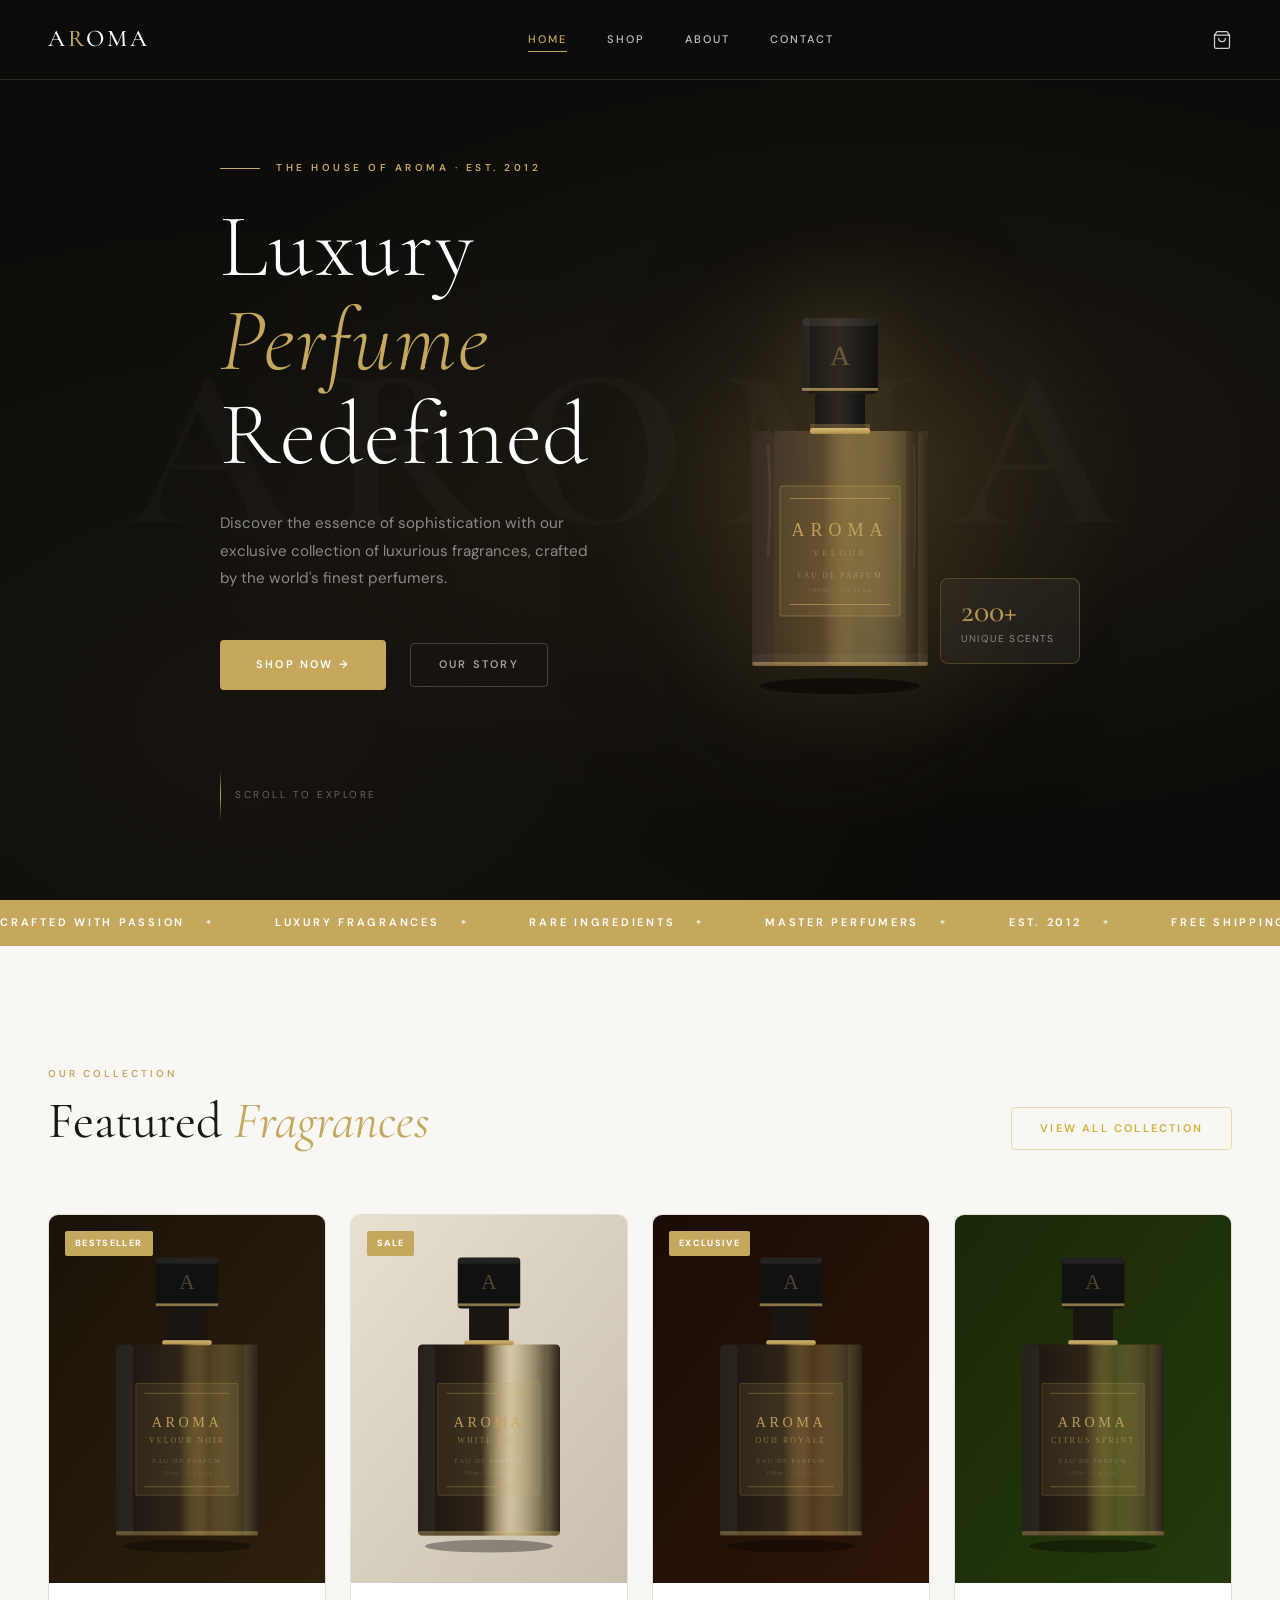
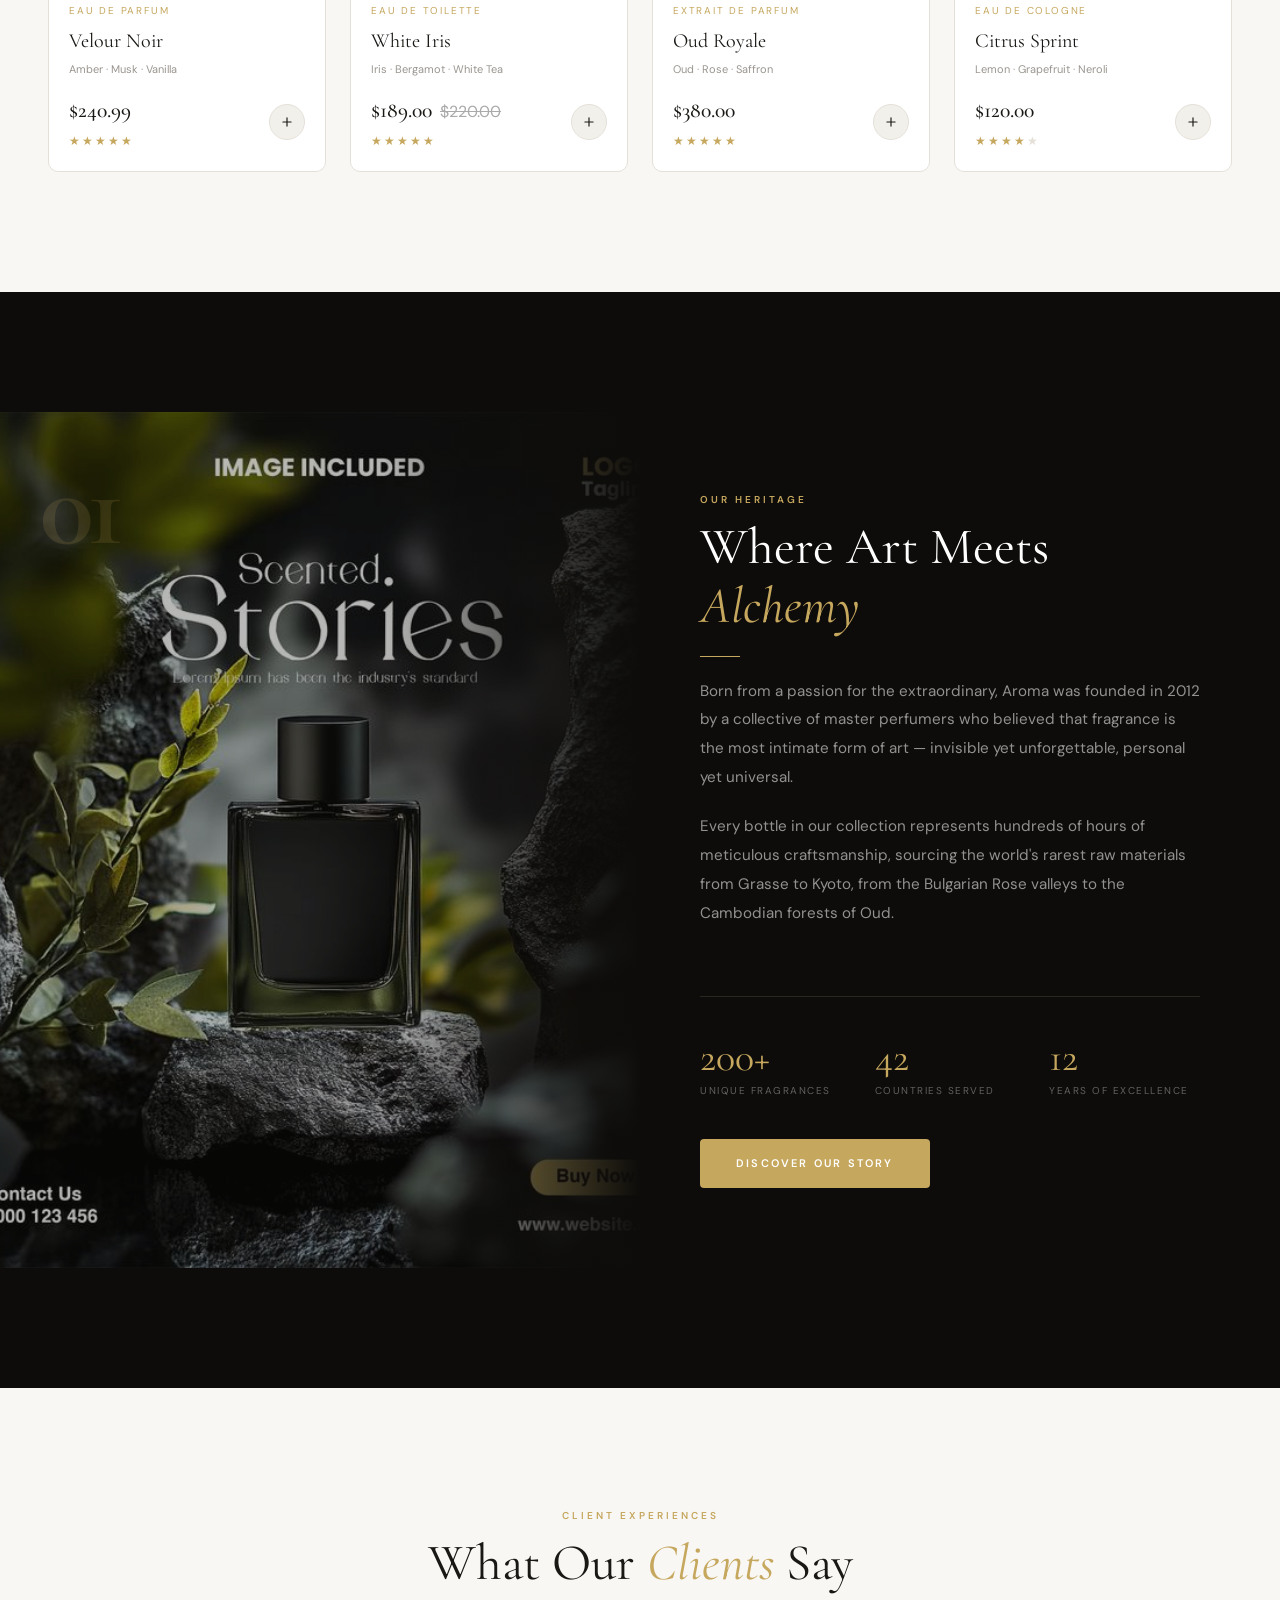
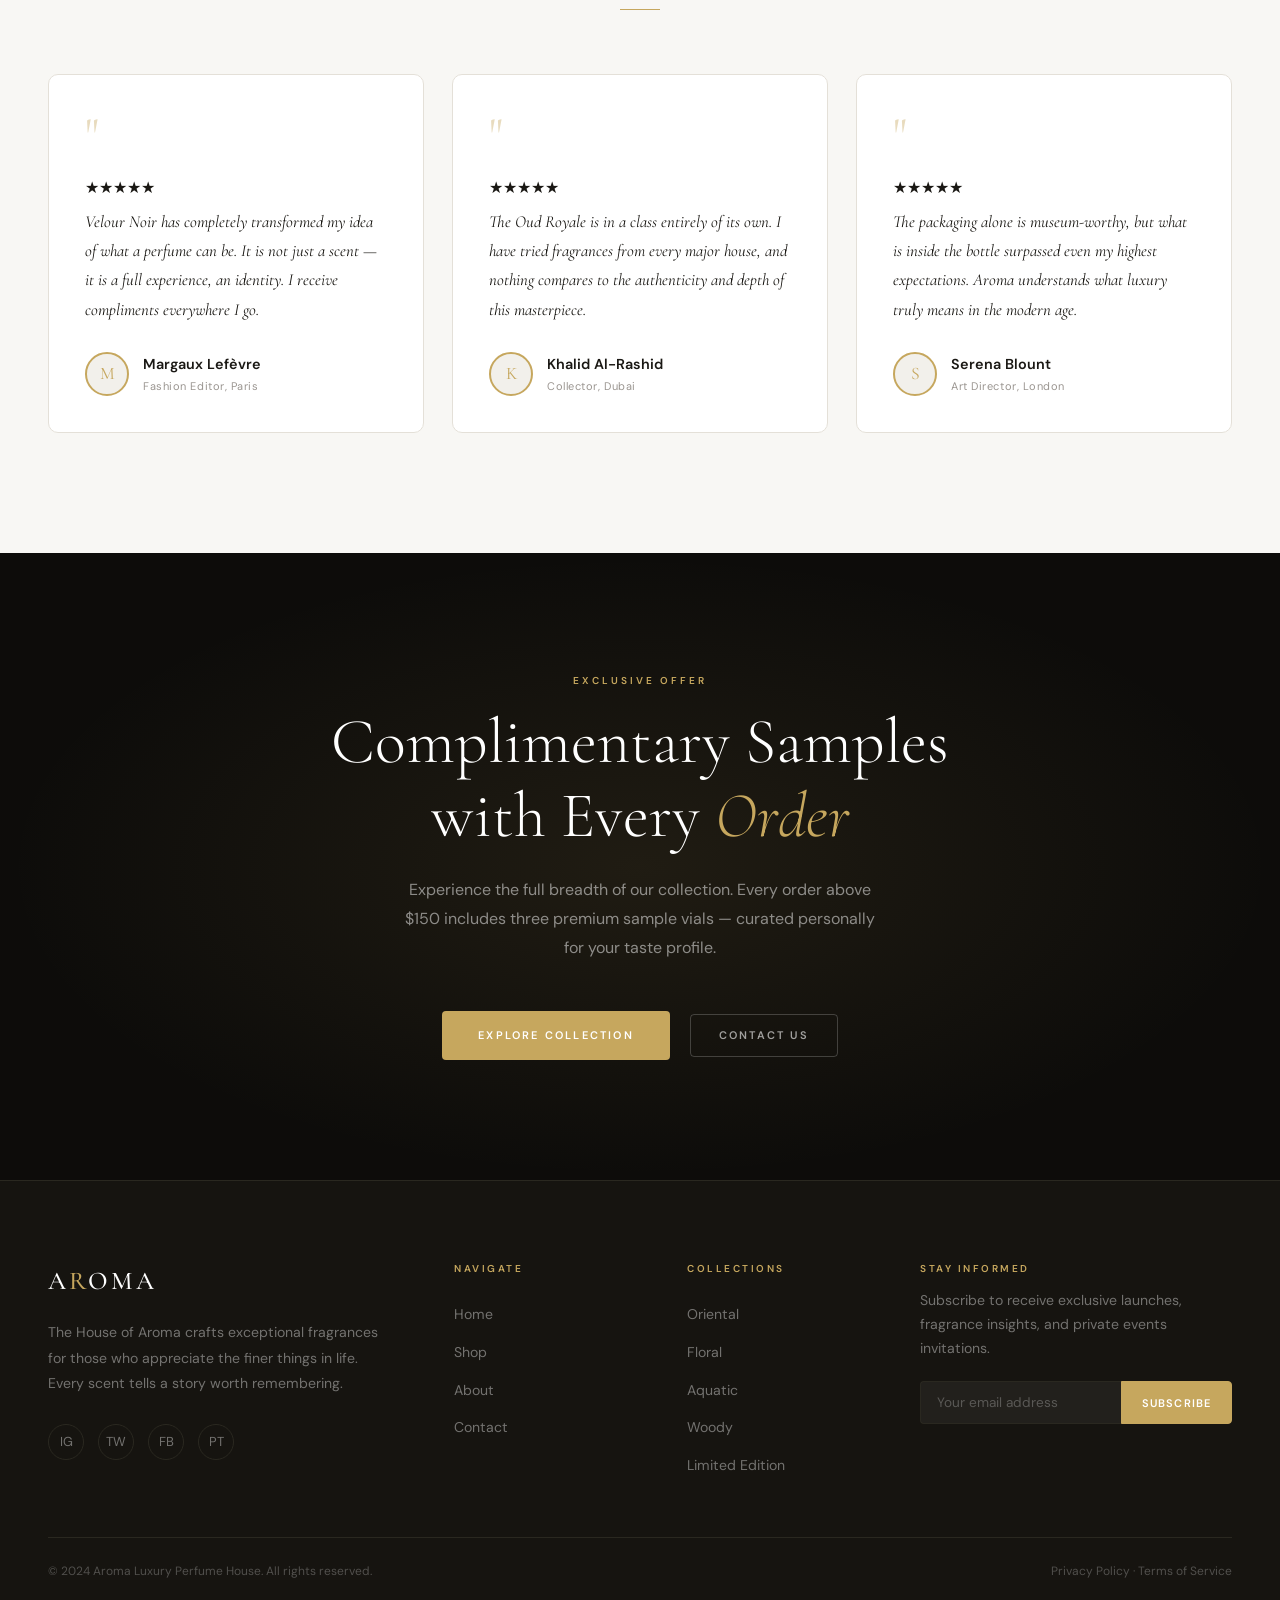
==== commit ccefa336: "Update index.html" ====
--- a/index.html
+++ b/index.html
@@ -228,7 +228,7 @@
     <div class="testimonials-grid">
       <div class="testimonial-card fade-up">
         <div class="testimonial-quote">"</div>
-        <div class="testimonial-stars">${'★'.repeat(5)}</div>
+        <div class="testimonial-stars">★★★★★</div>
         <p class="testimonial-text">Velour Noir has completely transformed my idea of what a perfume can be. It is not just a scent — it is a full experience, an identity. I receive compliments everywhere I go.</p>
         <div class="testimonial-author">
           <div class="testimonial-avatar">M</div>
@@ -240,7 +240,7 @@
       </div>
       <div class="testimonial-card fade-up" style="transition-delay:0.1s">
         <div class="testimonial-quote">"</div>
-        <div class="testimonial-stars">${'★'.repeat(5)}</div>
+        <div class="testimonial-stars">★★★★★</div>
         <p class="testimonial-text">The Oud Royale is in a class entirely of its own. I have tried fragrances from every major house, and nothing compares to the authenticity and depth of this masterpiece.</p>
         <div class="testimonial-author">
           <div class="testimonial-avatar">K</div>
@@ -252,7 +252,7 @@
       </div>
       <div class="testimonial-card fade-up" style="transition-delay:0.2s">
         <div class="testimonial-quote">"</div>
-        <div class="testimonial-stars">${'★'.repeat(5)}</div>
+        <div class="testimonial-stars">★★★★★</div>
         <p class="testimonial-text">The packaging alone is museum-worthy, but what is inside the bottle surpassed even my highest expectations. Aroma understands what luxury truly means in the modern age.</p>
         <div class="testimonial-author">
           <div class="testimonial-avatar">S</div>
